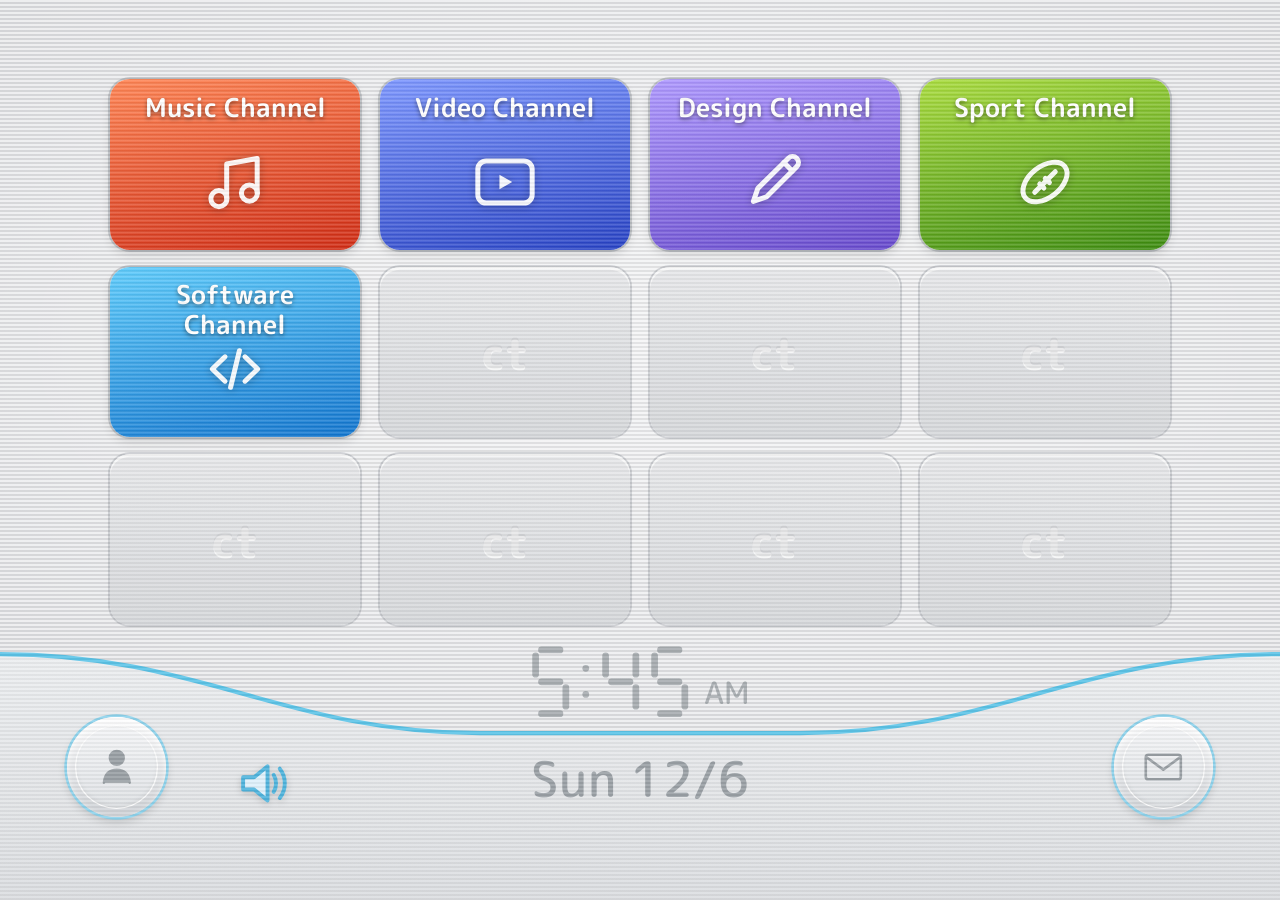
==== index.html @ 463dc944 "Initial portfolio site" ====
<!DOCTYPE html>
<html lang="en">
<head>
  <meta charset="UTF-8" />
  <meta name="viewport" content="width=device-width, initial-scale=1.0, viewport-fit=cover" />
  <title>Cristian Tassone</title>
  <meta name="description" content="Cristian Tassone — Melbourne-based creative. Music, video, design, sport and software, presented as channels." />
  <meta property="og:title" content="Cristian Tassone" />
  <meta property="og:description" content="music · video · design · sport · software" />
  <meta property="og:image" content="assets/khaled-rohaim.jpg" />
  <meta name="theme-color" content="#e2e3e5" />
  <link rel="icon" href="data:image/svg+xml,%3Csvg xmlns='http://www.w3.org/2000/svg' viewBox='0 0 64 64'%3E%3Crect width='64' height='64' rx='14' fill='%23e2e3e5'/%3E%3Crect x='7' y='13' width='50' height='30' rx='7' fill='%23fff' stroke='%23c9ccd0' stroke-width='3'/%3E%3Cpath d='M4 52h56' stroke='%234fc0e8' stroke-width='4' fill='none'/%3E%3C/svg%3E" />
  <link rel="preconnect" href="https://fonts.googleapis.com" />
  <link rel="preconnect" href="https://fonts.gstatic.com" crossorigin />
  <link href="https://fonts.googleapis.com/css2?family=M+PLUS+Rounded+1c:wght@300;500;700;800;900&display=swap" rel="stylesheet" />
  <link rel="stylesheet" href="css/wii.css" />
</head>
<body class="v-menu">

  <!-- ===== the console screen (16:9, letterboxed into the viewport) ===== -->
  <div class="tv" id="tv">
    <div class="screen" id="screen">

      <div class="scr" id="scr"><!-- menu · splash · grid render here --></div>

      <!-- the shelf: wave line, orbs, clock -->
      <footer class="dock" id="dock">
        <svg class="dock-wave" viewBox="0 0 1920 331" preserveAspectRatio="none" aria-hidden="true">
          <defs>
            <linearGradient id="shelf" x1="0" y1="0" x2="0" y2="1">
              <stop offset="0" stop-color="#eceef0"/>
              <stop offset="1" stop-color="#dcdee1"/>
            </linearGradient>
          </defs>
          <path d="M0,35 C300,35 430,130 720,130 L1200,130 C1490,130 1620,35 1920,35 L1920,331 L0,331 Z" fill="url(#shelf)"/>
          <path d="M0,35 C300,35 430,130 720,130 L1200,130 C1490,130 1620,35 1920,35"
                fill="none" stroke="#5cc4e8" stroke-width="5"/>
        </svg>

        <button class="orb orb--l" id="orb-about" type="button" aria-label="about Cristian">
          <span class="orb-face">
            <svg class="orb-person" viewBox="0 0 44 44" aria-hidden="true">
              <circle cx="22" cy="13" r="7"/>
              <path d="M9 38c.8-8.3 5.2-13 13-13s12.2 4.7 13 13"/>
            </svg>
          </span>
        </button>

        <button class="sd" id="btn-sound" type="button" aria-label="toggle sound">
          <svg viewBox="0 0 44 54" aria-hidden="true">
            <path class="sd-speaker" d="M5 22h9l11-9v28l-11-9H5z"/>
            <path class="sd-wave sd-wave--one" d="M30 20c2.6 3.8 2.6 10.2 0 14"/>
            <path class="sd-wave sd-wave--two" d="M35 15c5.5 6.8 5.5 17.2 0 24"/>
            <path class="sd-off" d="m29 20 12 14M41 20 29 34"/>
          </svg>
        </button>

        <div class="clock" aria-hidden="true">
          <div class="clock-time" id="clock-time"></div>
          <div class="clock-date" id="clock-date">Fri 1/1</div>
        </div>
        <button class="dock-menu btn" type="button" data-home>MENU</button>

        <button class="orb orb--r" id="orb-mail" type="button" aria-label="contact">
          <span class="orb-face">
            <svg class="orb-env" viewBox="0 0 44 32" aria-hidden="true">
              <rect x="2" y="2" width="40" height="28" rx="3"/>
              <path d="m3 5 19 14L41 5"/>
            </svg>
          </span>
        </button>
      </footer>

    </div>
  </div>

  <!-- ===== case-study pages (normal scrolling document) ===== -->
  <main class="doc" id="doc"></main>

  <!-- ===== overlays ===== -->
  <div class="ov" id="ov-about" aria-hidden="true" role="dialog" aria-modal="true" aria-label="about">
    <div class="ov-panel">
      <div class="ov-top">
        <span class="ov-title">About</span>
        <button class="btn btn--sm" type="button" data-close>Close</button>
      </div>
      <div id="about-body"></div>
    </div>
  </div>

  <div class="ov" id="ov-contact" aria-hidden="true" role="dialog" aria-modal="true" aria-label="contact">
    <div class="ov-panel">
      <div class="ov-top">
        <span class="ov-title">Contact</span>
        <button class="btn btn--sm" type="button" data-close>Close</button>
      </div>
      <div id="contact-body"></div>
    </div>
  </div>

  <div class="ov ov--player" id="ov-player" aria-hidden="true" role="dialog" aria-modal="true" aria-label="video player">
    <div class="ov-panel player-panel">
      <div class="player-frame-wrap">
        <iframe id="player-frame" title="YouTube player" allow="autoplay; encrypted-media; picture-in-picture; fullscreen" allowfullscreen></iframe>
      </div>
    </div>
  </div>

  <div class="ov ov--image" id="ov-image" aria-hidden="true" role="dialog" aria-modal="true" aria-label="image preview">
    <div class="ov-panel image-panel">
      <button class="image-close" type="button" data-close aria-label="Close image preview">×</button>
      <img id="image-preview" alt="">
    </div>
  </div>

  <!-- CRT scanlines sit over everything -->
  <div class="scan" aria-hidden="true"></div>

  <script src="js/data.js"></script>
  <script src="js/media-store.js"></script>
  <script src="js/sfx.js"></script>
  <script src="js/app.js"></script>
</body>
</html>
---- css/wii.css ----
/* ============================================================
   WII PORTFOLIO — console-accurate UI
   Every measurement below is a percentage of a locked 16:9
   screen, taken off the reference screenshots:
     grid    8.8% top · 82.8% wide · 60.6% tall · tiles 19.5×19.0
     shelf   bottom 30.6% · line 72.6% at the edges, 81.4% centre
     orbs    7.8% wide · clock digits 8.4% tall
   ============================================================ */

:root {
  --line: #5cc4e8;          /* the shelf line / selection cyan */
  --line-dk: #2fa6d4;
  --ink: #6c7378;           /* Wii's gray UI text */
  --ink-dk: #4d5459;
  --lcd: #a8adb1;           /* clock segments */
  --font: "M PLUS Rounded 1c", "Nunito", "Segoe UI Rounded", system-ui, sans-serif;
  --cursor-normal: url("../assets/wii-cursors/normal-select.cur"), none;
  --cursor-link: url("../assets/wii-cursors/link-select.cur"), none;
  --cursor-busy: url("../assets/wii-cursors/busy.ani"), none;
  --cursor-text: url("../assets/wii-cursors/text-select.cur"), none;
  --cursor-unavailable: url("../assets/wii-cursors/unavailable.cur"), none;
  --cursor-background: url("../assets/wii-cursors/working-in-background.ani"), none;
}

* { margin: 0; padding: 0; box-sizing: border-box; }
*, *::before, *::after { cursor: inherit; }

html, body { height: 100%; }
body {
  font-family: var(--font);
  color: var(--ink);
  background:
    radial-gradient(ellipse 120% 90% at 50% 38%, rgba(255, 255, 255, .55), rgba(255, 255, 255, 0) 72%),
    repeating-linear-gradient(180deg, #e9eaec 0 2px, #d9dadd 2px 4px);
  background-attachment: fixed;
  -webkit-font-smoothing: antialiased;
  cursor: var(--cursor-normal);
  overflow: hidden;
}
body.v-case { overflow: auto; }

a { color: inherit; text-decoration: none; }
::selection { background: var(--line); color: #fff; }
:focus-visible { outline: 3px solid var(--line-dk); outline-offset: 3px; }

/* CRT scanlines run over the whole picture, tiles included */
.scan {
  position: fixed; inset: 0; z-index: 400;
  pointer-events: none;
  background: repeating-linear-gradient(180deg, rgba(255, 255, 255, .10) 0 2px, rgba(0, 0, 0, .045) 2px 4px);
}

/* =============== THE SCREEN =============== */
.tv {
  position: fixed; inset: 0; z-index: 1;
  display: grid; place-items: center;
}
.v-case .tv { display: none; }

.screen {
  position: relative;
  width: 100vw;
  height: 100vh;
  container-type: size;
}
.scr { position: absolute; inset: 0; }

/* =============== CHANNEL GRID =============== */
.grid {
  position: absolute;
  top: 8.8cqh; height: 60.6cqh;
  left: 8.6cqw; right: 8.6cqw;
  display: grid;
  grid-template-columns: repeat(4, 1fr);
  grid-template-rows: repeat(3, 1fr);
  grid-auto-rows: 1fr;
  gap: 1.85cqh 1.56cqw;
}
/* sub-menus carry a title strip, so they start a touch lower */
.grid--sub { top: 13.5cqh; height: 55.9cqh; }

.chan {
  position: relative;
  border-radius: 1.56cqw;
  overflow: hidden;
  background: #fff;
  box-shadow:
    0 0 0 .16cqw rgba(146, 152, 158, .5),
    0 .55cqh 1.1cqh rgba(0, 0, 0, .12);
  cursor: var(--cursor-link);
  transition: transform .16s ease, box-shadow .16s ease;
  -webkit-tap-highlight-color: transparent;
}
.chan:hover, .chan:focus-visible {
  outline: none;
  transform: scale(1.028);
  z-index: 3;
  box-shadow:
    0 0 0 .34cqw var(--line),
  0 0 2.4cqh rgba(92, 196, 232, .75),
    0 .8cqh 1.6cqh rgba(0, 0, 0, .16);
}
/* Wii pointer map: no native OS cursors are used anywhere in the interface. */
a,
button,
[role="button"],
.chan,
.orb,
.sd,
.btn,
.arw,
a.tag,
[data-close] {
  cursor: var(--cursor-link);
}

input,
textarea,
select,
[contenteditable="true"] {
  cursor: var(--cursor-text);
}
[aria-disabled="true"],
:disabled { cursor: var(--cursor-unavailable); }

/* Busy is reserved for view transitions; Working in Background is only used while media loads. */
body.is-transitioning,
body.is-transitioning * { cursor: var(--cursor-busy); }
.case-embed.is-loading,
.case-embed.is-loading *,
.player-frame-wrap.is-loading,
.player-frame-wrap.is-loading * { cursor: var(--cursor-background); }

/* Empty channel slots deliberately remain non-interactive, but still use the Wii pointer. */
.chan--void {
  cursor: var(--cursor-normal);
}
/* the empty slots on the console's shelf */
.chan--void {
  background: linear-gradient(180deg, #e7e8ea, #d7d9dc);
  box-shadow: inset 0 .3cqh 0 rgba(255, 255, 255, .7), 0 0 0 .16cqw rgba(150, 156, 162, .42);
}
.chan--void::after {
  content: "ct";
  position: absolute; inset: 0;
  display: grid; place-items: center;
  font-size: 3.4cqw; font-weight: 800;
  color: rgba(105, 112, 120, .1);
  text-shadow: 0 .18cqh 0 rgba(255, 255, 255, .7);
}

/* --- channel faces (shared with the zoom clone) --- */
.face { position: absolute; inset: 0; }
.face--art { background: linear-gradient(168deg, var(--g1), var(--g2)); }
.face--art::after {              /* the console's channels are subtly striped too */
  content: ""; position: absolute; inset: 0;
  background: repeating-linear-gradient(180deg, rgba(255, 255, 255, .07) 0 2px, transparent 2px 4px);
}
.face--photo img {
  position: absolute; inset: 0;
  width: 100%; height: 100%; object-fit: cover;
  -webkit-user-drag: none; user-select: none;
}
.face--photo::before {           /* keeps the top label legible over art */
  content: ""; position: absolute; left: 0; right: 0; top: 0; height: 46%;
  background: linear-gradient(rgba(0, 0, 0, .48), transparent);
  z-index: 1;
}
.chan:has(.face--hover-preview) { overflow: visible; }
.face--hover-preview {
  overflow: visible;
  border-radius: inherit;
}
.face--hover-preview::before { display: none; }
.face--hover-preview img { border-radius: inherit; }
.tile-hover-title {
  position: absolute;
  left: 50%; bottom: -2.5cqh;
  z-index: 5;
  width: max-content; max-width: 88%;
  padding: .48em 1em .55em;
  border: .13cqw solid rgba(138, 144, 149, .6);
  border-radius: 99em;
  background: linear-gradient(180deg, #fff, #eef0f1);
  box-shadow: 0 .38cqh .75cqh rgba(0, 0, 0, .2), inset 0 .12cqh .22cqh rgba(255, 255, 255, .9);
  color: #565c61;
  font-size: 1.5cqw; font-weight: 500; letter-spacing: .03em;
  line-height: 1; text-align: center; white-space: nowrap;
  transform: translate(-50%, -.55cqh) scale(.92);
  opacity: 0;
  pointer-events: none;
  transition: opacity .15s ease, transform .17s cubic-bezier(.2, .8, .25, 1);
}
.chan:hover .tile-hover-title,
.chan:focus-visible .tile-hover-title {
  opacity: 1;
  transform: translate(-50%, 0) scale(1);
}

.face-label {
  position: absolute; top: 8%; left: 5%; right: 5%;
  z-index: 2;
  text-align: center;
  font-size: 2.05cqw;
  font-weight: 700;
  line-height: 1.12;
  color: #fff;
  text-shadow: 0 .18cqh .5cqh rgba(0, 0, 0, .45);
}
.face-icon {
  position: absolute; left: 50%; top: 60%;
  transform: translate(-50%, -50%);
  width: 5.2cqw; height: 5.2cqw;
  color: #fff;
  opacity: .95;
  filter: drop-shadow(0 .2cqh .45cqh rgba(0, 0, 0, .3));
}
.face-icon svg { width: 100%; height: 100%; fill: none; stroke: currentColor; stroke-width: 1.8; stroke-linecap: round; stroke-linejoin: round; }
.face-year {
  position: absolute; left: 0; right: 0; top: 58%;
  transform: translateY(-50%);
  text-align: center;
  font-size: 3cqw; font-weight: 800;
  color: rgba(255, 255, 255, .34);
}

/* =============== SUB-MENU TITLE STRIP =============== */
.strip {
  position: absolute; top: 4.6cqh; left: 8.6cqw; right: 8.6cqw; height: 6.4cqh;
  display: flex; align-items: center; justify-content: space-between; gap: 2cqw;
}
.strip-name {
  font-size: 3.1cqw; font-weight: 800; letter-spacing: .01em;
  color: var(--ink-dk);
}
.strip-name em { font-style: normal; color: var(--dot); }

/* =============== PAGE ARROWS =============== */
.arw {
  position: absolute; top: 39cqh; transform: translateY(-50%);
  width: 3.1cqw; height: 7.9cqh;
  z-index: 4;
  transition: transform .14s ease, filter .14s ease;
  filter: drop-shadow(0 .3cqh .5cqh rgba(0, 0, 0, .22));
}
.arw svg { width: 100%; height: 100%; }
.arw path { fill: #a5dff5; stroke: #3fa9d6; stroke-width: 4; stroke-linejoin: round; }
.arw:hover path { fill: #c4ebfa; }
.arw--l { left: 2.6cqw; }
.arw--l:hover { transform: translateY(-50%) translateX(-.5cqw); }
.arw--r { right: 2.6cqw; }
.arw--r:hover { transform: translateY(-50%) translateX(.5cqw); }

/* =============== THE SHELF =============== */
.dock { position: absolute; left: 0; right: 0; bottom: 0; height: 30.6cqh; z-index: 5; }
.v-splash .dock { display: none; }
.dock-wave { position: absolute; inset: 0; width: 100%; height: 100%; }

.orb {
  position: absolute; bottom: 9.26cqh;
  width: 7.8cqw; height: 7.8cqw;
  border-radius: 50%;
  padding: 0; border: 0; cursor: var(--cursor-link);
  background: linear-gradient(180deg, #fdfdfe, #cfd2d6);
  box-shadow:
    0 0 0 .21cqw #8ed3ec,
    0 .5cqh 1.1cqh rgba(0, 0, 0, .18),
    inset 0 .35cqh .7cqh rgba(255, 255, 255, .95);
  transition: box-shadow .15s ease, transform .15s ease;
}
.orb:hover {
  transform: scale(1.045);
  box-shadow:
    0 0 0 .26cqw var(--line),
    0 0 2.2cqh rgba(92, 196, 232, .7),
    0 .5cqh 1.1cqh rgba(0, 0, 0, .2),
    inset 0 .35cqh .7cqh rgba(255, 255, 255, .95);
}
.orb--l { left: 5.2cqw; }
.orb--r { right: 5.2cqw; }
.orb-face {
  position: absolute; inset: 8%;
  border-radius: 50%;
  display: grid; place-items: center;
  background: linear-gradient(180deg, #f4f5f7, #dfe2e5);
  box-shadow: inset 0 0 0 .1cqw rgba(255, 255, 255, .9), inset 0 -.3cqh .6cqh rgba(0, 0, 0, .07);
}
.orb-person { width: 52%; height: 52%; fill: #9aa0a5; stroke: #9aa0a5; stroke-width: 2.5; stroke-linecap: round; stroke-linejoin: round; }
.orb-env { width: 46%; fill: none; stroke: #9aa0a5; stroke-width: 3; stroke-linejoin: round; }
/* SD-card slot — doubles as the sound switch */
.sd {
  position: absolute; left: 18.5cqw; bottom: 8.8cqh;
  width: 4.2cqw; height: 8.3cqh;
  padding: 0; border: 0; background: none; cursor: var(--cursor-link);
  filter: drop-shadow(0 .25cqh .4cqh rgba(0, 0, 0, .18));
  transition: transform .15s ease;
}
.sd:hover { transform: translateY(-.5cqh); }
.sd svg { width: 100%; height: 100%; }
.sd-speaker { fill: #dff1fb; stroke: #4fb4dd; stroke-width: 3.2; stroke-linejoin: round; }
.sd-wave { fill: none; stroke: #4fb4dd; stroke-width: 3.2; stroke-linecap: round; }
.sd-off { stroke: #d2544a; stroke-width: 4.5; stroke-linecap: round; display: none; }
.sd.is-muted .sd-off { display: block; }
.sd.is-muted .sd-speaker { fill: #eceef0; stroke: #a9b0b6; }
.sd.is-muted .sd-wave { display: none; }

/* --- the clock --- */
.clock {
  position: absolute; left: 50%; top: 2.2cqh;
  transform: translateX(-50%);
  text-align: center;
  pointer-events: none; user-select: none;
}
.clock-time { display: flex; align-items: flex-end; justify-content: center; gap: .55cqw; height: 8.4cqh; }
.clock-time .dg { height: 100%; width: auto; }
.clock-time .dg rect { fill: var(--lcd); }
.clock-time .cln { width: 1.1cqw; height: 100%; }
.clock-time .cln rect { fill: var(--lcd); }
.clock-time .cln.off { visibility: hidden; }
.clock-ap { font-size: 3.4cqh; font-weight: 500; color: var(--lcd); margin-left: .5cqw; padding-bottom: .4cqh; }
.clock-date {
  margin-top: 2.6cqh;
  font-size: 5.4cqh; font-weight: 500;
  color: #9ba1a6;
  letter-spacing: .01em;
}
.dock-menu {
  display: none;
  position: absolute;
  left: 50%; top: 8.4cqh;
  width: 17.5cqw; height: 6.6cqh;
  transform: translateX(-50%);
  font-size: 2.05cqw;
}
.v-grid--video .clock { display: none; }
.v-grid--video .dock-menu { display: inline-flex; }

/* =============== CHANNEL SPLASH =============== */
.splash { position: absolute; inset: 0; }
.splash-title {
  position: absolute; top: 14cqh; left: 0; right: 0;
  text-align: center;
  font-size: 7.8cqw;
  font-weight: 900;
  line-height: 1;
  letter-spacing: .005em;
  white-space: nowrap;
  color: color-mix(in srgb, var(--acc) 22%, #ffffff);
  -webkit-text-stroke: .55cqw color-mix(in srgb, var(--acc) 72%, #33454c);
  paint-order: stroke fill;
  text-shadow: 0 .9cqh 1.1cqh rgba(0, 0, 0, .22);
}
.splash-banner {
  position: absolute; top: 42cqh; height: 31cqh; left: 0; right: 0;
  display: flex;
  overflow: hidden;
  border-top: .2cqh solid rgba(120, 128, 134, .35);
  border-bottom: .5cqh solid rgba(90, 98, 104, .55);
  background: #eef0f1;
}
.splash-banner .bn { position: relative; flex: 1 1 0; min-width: 0; }
.splash-banner .bn img { width: 100%; height: 100%; object-fit: cover; }
.splash-banner .bn--txt {
  display: grid; place-items: center;
  background: linear-gradient(168deg, var(--g1), var(--g2));
  color: #fff;
  font-size: 1.7cqw; font-weight: 700; text-align: center;
  padding: 0 1cqw;
  text-shadow: 0 .2cqh .4cqh rgba(0, 0, 0, .35);
}
.splash-banner::after {          /* the reference fades its crowd out at the top */
  content: ""; position: absolute; inset: 0;
  background: linear-gradient(rgba(255, 255, 255, .88), rgba(255, 255, 255, .12) 52%, transparent 78%);
  pointer-events: none;
}
.splash-sub {
  position: absolute; top: 75.5cqh; left: 0; right: 0;
  text-align: center;
  font-size: 1.9cqw; font-weight: 500;
  color: #8b9297;
}
.splash-btns {
  position: absolute; top: 82.5cqh; left: 0; right: 0;
  display: flex; justify-content: center; gap: 5cqw;
}

/* =============== BUTTONS =============== */
.btn {
  display: inline-flex; align-items: center; justify-content: center;
  width: 28.4cqw; height: 7.4cqh;
  border: 0; border-radius: 99em;
  background: linear-gradient(180deg, #ffffff 0%, #f2f3f5 46%, #d9dcdf 100%);
  box-shadow:
    0 0 0 .21cqw #8ed3ec,
    0 .5cqh .9cqh rgba(0, 0, 0, .16),
    inset 0 .5cqh .6cqh rgba(255, 255, 255, .95);
  font-family: var(--font);
  font-size: 2.5cqw; font-weight: 700;
  color: #5d656b;
  cursor: var(--cursor-link);
  transition: box-shadow .15s ease, transform .12s ease;
}
.btn:hover {
  transform: translateY(-.4cqh);
  box-shadow:
    0 0 0 .26cqw var(--line),
    0 0 2cqh rgba(92, 196, 232, .6),
    0 .7cqh 1.2cqh rgba(0, 0, 0, .18),
    inset 0 .5cqh .6cqh rgba(255, 255, 255, .95);
}
.btn:active { transform: translateY(0); }
.dock-menu.btn { display: none; }
.v-grid--video .dock-menu.btn { display: inline-flex; }
.dock-menu.btn:hover { transform: translate(-50%, -.4cqh); }
.dock-menu.btn:active { transform: translate(-50%, 0); }

/* fixed-size variants for the document pages + overlays */
.btn--sm {
  width: auto; height: auto;
  padding: .5em 1.5em .58em;
  font-size: .95rem;
  box-shadow: 0 0 0 2px #8ed3ec, 0 3px 7px rgba(0, 0, 0, .14), inset 0 3px 5px rgba(255, 255, 255, .95);
}
.btn--sm:hover { transform: translateY(-2px); box-shadow: 0 0 0 2px var(--line), 0 0 14px rgba(92, 196, 232, .5), 0 5px 10px rgba(0, 0, 0, .16), inset 0 3px 5px rgba(255, 255, 255, .95); }

/* =============== ZOOM TRANSITION =============== */
.zoomer {
  position: fixed; z-index: 300;
  border-radius: 1.56vw;
  overflow: hidden;
  box-shadow: 0 0 0 3px var(--line), 0 20px 60px rgba(0, 0, 0, .3);
}
.zoomer--media > img {
  position: absolute; inset: 0;
  display: block;
  width: 100%; height: 100%;
  object-fit: cover;
}
.zoomer--media { box-shadow: none; }
.zoomer--media::after {
  content: ""; position: absolute; inset: 0;
  pointer-events: none;
  background: linear-gradient(90deg, rgba(10, 16, 20, .76), rgba(10, 16, 20, .28) 62%, rgba(10, 16, 20, .08));
  animation: morph-overlay-in .58s ease-out both;
}
.zoomer--reverse::after { animation: morph-overlay-out .58s ease-out both; }
@keyframes morph-overlay-in { from { opacity: 0; } to { opacity: 1; } }
@keyframes morph-overlay-out { from { opacity: 1; } to { opacity: 0; } }
.zoomer.fly {
  transition:
    left .58s cubic-bezier(.32, .72, .26, 1), top .58s cubic-bezier(.32, .72, .26, 1),
    width .58s cubic-bezier(.32, .72, .26, 1), height .58s cubic-bezier(.32, .72, .26, 1),
    border-radius .58s cubic-bezier(.32, .72, .26, 1),
    opacity .36s ease .1s, box-shadow .45s ease;
}
.zoomer.gone { opacity: 0; box-shadow: none; }

/* =============== CASE STUDY DOCUMENT =============== */
.doc { display: none; }
.v-case .doc {
  display: block;
  position: relative; z-index: 2;
  padding: clamp(1rem, 3vw, 2.4rem) clamp(1rem, 4vw, 3rem) 5rem;
}
.case { max-width: 900px; margin: 0 auto; }
.case-bar { display: flex; gap: .6rem; margin-bottom: 1.6rem; flex-wrap: wrap; }

.case-band {
  display: inline-block;
  padding: .3em 1.2em .38em;
  border-radius: 99em;
  background: linear-gradient(168deg, var(--g1), var(--g2));
  color: #fff;
  font-weight: 700; font-size: .82rem;
  box-shadow: 0 3px 8px rgba(0, 0, 0, .16);
}
.case h1 {
  font-size: clamp(2.2rem, 6.5vw, 4rem);
  font-weight: 900; line-height: 1.03;
  color: #4a5257;
  margin: .4rem 0 .9rem;
}
.case-meta { list-style: none; display: flex; flex-wrap: wrap; gap: .45rem; margin-bottom: 1.3rem; }
.case-meta li {
  padding: .35em 1.1em .42em;
  border-radius: 99em;
  background: linear-gradient(180deg, #fff, #eef0f1);
  box-shadow: 0 0 0 2px rgba(146, 152, 158, .35), inset 0 2px 3px rgba(255, 255, 255, .9);
  font-size: .82rem; font-weight: 700; color: #5d656b;
}
.case-meta li span { color: #9aa0a5; margin-right: .5em; font-size: .84em; text-transform: uppercase; }
.case-context {
  font-size: clamp(1.08rem, 2.5vw, 1.4rem);
  font-weight: 700; color: #5a6268;
  max-width: 36em; margin-bottom: 1.9rem;
}
.case figure, .case-embed iframe {
  border-radius: 1.2rem; overflow: hidden;
  background: #fff;
  box-shadow: 0 0 0 4px #fff, 0 10px 30px rgba(0, 0, 0, .16);
}
.case figure img { display: block; width: 100%; height: auto; }
.case-cover { margin-bottom: 1.8rem; }
.case-cover img { max-height: 70vh; object-fit: cover; }
.case-body { max-width: 44em; }
.case-body p { margin-bottom: 1em; color: #61686e; }
.case-embed { margin: 1.5rem 0; }
.case-embed iframe { width: 100%; height: 152px; border: 0; display: block; }
.case-gallery {
  margin: 1.8rem 0;
  display: grid; grid-template-columns: repeat(auto-fill, minmax(min(46vw, 250px), 1fr));
  gap: 1rem;
}
.cover-gallery {
  display: flex;
  width: 100%; max-width: none;
  align-items: center; justify-content: center;
  gap: clamp(.35rem, 1.15vw, 1.15rem);
  padding: clamp(1.6rem, 3vw, 2.8rem) 0;
  overflow: visible;
}
.cover-gallery-card {
  --pull-x: 0px; --pull-y: 0px; --pull-scale: 1; --hover-scale: 1;
  position: relative; flex: 1 1 0; min-width: 0; aspect-ratio: 1; overflow: hidden;
  margin: 0 clamp(-.55rem, -.7vw, -.12rem);
  border: 0; border-radius: clamp(.75rem, 1.5vw, 1.15rem);
  padding: 0; background: #1d2125;
  box-shadow: 0 0 0 2px rgba(255,255,255,.88), 0 .7rem 1.3rem rgba(0,0,0,.2);
  cursor: var(--cursor-link);
  transform: translate(var(--pull-x), var(--pull-y)) scale(calc(var(--pull-scale) * var(--hover-scale))) rotate(var(--tilt));
  transition: transform .28s cubic-bezier(.2,.8,.25,1), box-shadow .22s ease, z-index 0s;
}
.cover-gallery-card:nth-child(3n + 1) { --tilt: -2.1deg; }
.cover-gallery-card:nth-child(3n + 2) { --tilt: 1.6deg; }
.cover-gallery-card:nth-child(3n) { --tilt: -.7deg; }
.cover-gallery-card img { display: block; width: 100%; height: 100%; object-fit: cover; }
.cover-gallery-card::after { content: ""; position: absolute; inset: 0; background: linear-gradient(145deg, rgba(255,255,255,.18), transparent 38%, rgba(0,0,0,.13)); pointer-events: none; }
.cover-gallery-card:hover, .cover-gallery-card:focus-visible { --hover-scale: 1.12; z-index: 4; outline: none; box-shadow: 0 0 0 3px var(--line), 0 1.25rem 2.4rem rgba(0,0,0,.32); }
.case-credits { margin-top: 2.4rem; max-width: 44em; }
.case-credits h3, .ov h3 {
  font-size: .78rem; font-weight: 800; letter-spacing: .09em;
  text-transform: uppercase; color: #9aa0a5; margin-bottom: .8rem;
}
.credit {
  display: flex; justify-content: space-between; gap: 1.4rem;
  padding: .65rem .2rem;
  border-top: 2px solid rgba(146, 152, 158, .3);
  font-size: .93rem;
}
.credit span { color: #9aa0a5; font-weight: 500; }
.credit b { font-weight: 800; text-align: right; color: #5d656b; }
.case-links, .case-pn { display: flex; flex-wrap: wrap; gap: .7rem; margin-top: 1.7rem; }
.case-pn { justify-content: space-between; margin-top: 2.8rem; padding-top: 1.7rem; border-top: 2px solid rgba(146, 152, 158, .3); }

/* =============== FEATURE PROJECT PAGE =============== */
.case--feature { max-width: min(1120px, 92vw); padding-bottom: 1rem; }
.feature-nav { display: flex; align-items: center; justify-content: space-between; margin-bottom: clamp(1.4rem, 4vw, 2.5rem); }
.feature-icon-btn {
  display: inline-grid; place-items: center;
  width: 3.35rem; height: 3.35rem;
  border: 0; border-radius: 50%;
  background: linear-gradient(180deg, #fff, #e1e4e7);
  box-shadow: 0 0 0 2px #8ed3ec, 0 .35rem .7rem rgba(0, 0, 0, .15), inset 0 .25rem .42rem rgba(255, 255, 255, .95);
  color: #667076;
  transition: transform .15s ease, box-shadow .15s ease;
}
.feature-icon-btn svg { width: 47%; height: 47%; fill: none; stroke: currentColor; stroke-width: 2.1; stroke-linecap: round; stroke-linejoin: round; }
.feature-icon-btn:hover { transform: translateY(-.18rem); color: #328eba; box-shadow: 0 0 0 2px var(--line), 0 .5rem 1rem rgba(0, 0, 0, .17), inset 0 .25rem .42rem rgba(255, 255, 255, .95); }
.feature-banner {
  position: relative;
  aspect-ratio: 2.35 / 1;
  margin: 0;
  overflow: hidden;
  border-radius: clamp(1rem, 2.1vw, 1.7rem);
  background: #24292d;
  box-shadow: 0 0 0 4px #fff, 0 16px 38px rgba(0, 0, 0, .24);
}
.feature-banner--art { background: linear-gradient(148deg, var(--g1), var(--g2)); }
.feature-banner--art::before { content: ""; position: absolute; inset: 0; background: repeating-linear-gradient(180deg, rgba(255,255,255,.10) 0 2px, transparent 2px 4px); }
.feature-banner::after {
  content: ""; position: absolute; inset: 0; pointer-events: none;
  background: linear-gradient(90deg, rgba(10, 16, 20, .76), rgba(10, 16, 20, .28) 62%, rgba(10, 16, 20, .08));
}
.case .feature-banner img { width: 100%; height: 100%; object-fit: cover; }
.is-feature-morphing .feature-banner { visibility: hidden; }
.is-feature-reversing .chan.is-morph-target .face { visibility: hidden; }
.is-feature-morph-complete .feature-banner { animation: feature-frame-in .34s ease-out both; }
.is-feature-morph-complete .feature-banner h1 { animation: feature-copy-in .28s ease-out .1s both; }
.is-feature-morph-complete .feature-banner p { animation: feature-copy-in .24s ease-out .31s both; }
@keyframes feature-frame-in {
  from { box-shadow: 0 0 0 0 rgba(255, 255, 255, 0), 0 0 0 rgba(0, 0, 0, 0); }
  to { box-shadow: 0 0 0 4px #fff, 0 16px 38px rgba(0, 0, 0, .24); }
}
@keyframes feature-copy-in { from { opacity: 0; transform: translateY(.45rem); } to { opacity: 1; transform: translateY(0); } }
.feature-banner figcaption {
  position: absolute; z-index: 1;
  left: clamp(1.3rem, 4vw, 3.6rem); right: 1.3rem; bottom: clamp(1.3rem, 4vw, 3.3rem);
  color: #fff;
}
.feature-banner h1 { margin: 0; color: #fff; font-size: clamp(3rem, 8vw, 6.6rem); letter-spacing: -.055em; text-shadow: 0 .2rem .8rem rgba(0, 0, 0, .42); }
.feature-banner p { margin-top: .35rem; font-size: clamp(.85rem, 1.6vw, 1.05rem); font-weight: 800; letter-spacing: .08em; text-transform: uppercase; text-shadow: 0 .1rem .4rem rgba(0, 0, 0, .45); }
.feature-play {
  position: absolute; right: clamp(1.1rem, 3vw, 2.5rem); bottom: clamp(1.1rem, 3vw, 2.5rem); z-index: 2;
  display: grid; place-items: center;
  width: clamp(3.6rem, 6.4vw, 4.8rem); height: clamp(3.2rem, 5.8vw, 4.2rem);
  border: 1px solid rgba(255, 255, 255, .92); border-radius: 1.25rem;
  background: linear-gradient(180deg, rgba(255, 255, 255, .84), rgba(222, 232, 236, .6));
  color: #3b9ec7;
  box-shadow: 0 .3rem .9rem rgba(0, 0, 0, .25), inset 0 .18rem .32rem rgba(255, 255, 255, .92), inset 0 -.12rem .22rem rgba(56, 108, 128, .12);
  -webkit-backdrop-filter: blur(7px); backdrop-filter: blur(7px);
  transition: transform .16s ease, background .16s ease, box-shadow .16s ease;
}
.feature-play svg { width: 40%; height: 40%; fill: currentColor; filter: drop-shadow(0 .08rem .08rem rgba(34, 97, 121, .2)); }
.feature-play:hover { transform: translateY(-.14rem); background: linear-gradient(180deg, rgba(255, 255, 255, .96), rgba(211, 238, 248, .76)); box-shadow: 0 .48rem 1rem rgba(0, 0, 0, .28), inset 0 .18rem .32rem rgba(255, 255, 255, .96), inset 0 -.12rem .22rem rgba(56, 108, 128, .12); }
.feature-details { display: grid; grid-template-columns: minmax(0, 1.55fr) minmax(230px, .85fr); gap: clamp(1.8rem, 6vw, 5.5rem); align-items: start; margin-top: clamp(2rem, 4vw, 3.5rem); }
.feature-extras { margin-top: clamp(1.8rem, 4vw, 3.2rem); }
.feature-story h2 {
  margin-bottom: .8rem;
  color: #6b7378;
  font-size: .8rem; font-weight: 900; letter-spacing: .11em; text-transform: uppercase;
}
.feature-lead { margin-bottom: 1.2rem; color: #4e575d; font-size: clamp(1.25rem, 2.4vw, 1.75rem); font-weight: 800; line-height: 1.27; }
.feature-story > p:not(.feature-lead) { margin-bottom: 1rem; color: #626a70; font-size: 1.02rem; line-height: 1.65; }
.feature-info { border-radius: 1.35rem; overflow: hidden; background: linear-gradient(180deg, #fff, #e9edef); box-shadow: 0 0 0 2px rgba(140, 151, 158, .38), inset 0 3px 5px rgba(255, 255, 255, .9); }
.feature-fact { padding: 1rem 1.15rem; border-bottom: 1px solid rgba(136, 145, 151, .28); }
.feature-fact:last-child { border: 0; }
.feature-fact span { display: block; margin-bottom: .18rem; color: #99a1a7; font-size: .73rem; font-weight: 900; letter-spacing: .09em; text-transform: uppercase; }
.feature-fact b { color: #596167; font-size: .95rem; line-height: 1.35; }
.feature-pn { margin-top: 2.5rem; }

/* =============== OVERLAYS =============== */
.ov {
  position: fixed; inset: 0; z-index: 500;
  background: rgba(60, 68, 74, .4);
  -webkit-backdrop-filter: blur(7px); backdrop-filter: blur(7px);
  display: grid; place-items: center; padding: 1rem;
  opacity: 0; visibility: hidden;
  transition: opacity .26s ease, visibility 0s .26s;
}
.ov.open { opacity: 1; visibility: visible; transition: opacity .26s ease; }
.ov-panel {
  width: min(94vw, 640px); max-height: 86vh; overflow-y: auto;
  background: linear-gradient(180deg, #fff, #eff1f2);
  border-radius: 1.8rem;
  box-shadow: 0 0 0 4px #a9dff2, 0 26px 70px rgba(0, 0, 0, .32);
  padding: clamp(1.2rem, 4vw, 2.2rem);
  transform: translateY(24px) scale(.98);
  transition: transform .3s cubic-bezier(.3, .7, .25, 1);
}
.ov.open .ov-panel { transform: none; }
.ov--player { z-index: 600; }
.ov--player { background: rgba(10, 14, 17, .84); -webkit-backdrop-filter: blur(13px); backdrop-filter: blur(13px); }
.ov--image { z-index: 600; background: rgba(10, 14, 17, .88); -webkit-backdrop-filter: blur(13px); backdrop-filter: blur(13px); }
.player-panel { width: min(92vw, calc(82vh * 16 / 9), 1080px); max-height: none; padding: 0; overflow: visible; background: #101315; }
.player-frame-wrap { aspect-ratio: 16 / 9; overflow: hidden; border-radius: 1rem; background: #101315; box-shadow: inset 0 0 0 2px rgba(255, 255, 255, .12); }
.player-frame-wrap iframe { display: block; width: 100%; height: 100%; border: 0; }
body.v-case:has(#ov-player.open), body.v-case:has(#ov-image.open) { overflow: hidden; }
.image-panel { position: relative; width: min(90vw, 78vh); max-height: 88vh; padding: .35rem; overflow: visible; background: #171c20; box-shadow: 0 0 0 3px rgba(255,255,255,.9), 0 1.5rem 4rem rgba(0,0,0,.45); }
.image-panel img { display: block; width: 100%; max-height: calc(88vh - .7rem); object-fit: contain; border-radius: 1.35rem; }
.image-close { position: absolute; z-index: 2; top: -.85rem; right: -.85rem; display: grid; place-items: center; width: 2.4rem; height: 2.4rem; border: 2px solid #fff; border-radius: 50%; color: #fff; background: #59636a; box-shadow: 0 .25rem .7rem rgba(0,0,0,.3); font-size: 1.55rem; line-height: 1; cursor: var(--cursor-link); }
.ov-top { display: flex; justify-content: space-between; align-items: center; margin-bottom: 1rem; }
.ov-title { font-size: 1.35rem; font-weight: 800; color: #4a5257; }
.ov h3 { margin-top: 1.7rem; }
.ab-portrait {
  width: min(46%, 220px); float: right; margin: 0 0 .9rem 1.1rem;
  border-radius: 1.2rem; overflow: hidden;
  box-shadow: 0 0 0 4px #fff, 0 8px 22px rgba(0, 0, 0, .18);
}
.ab-portrait img { display: block; width: 100%; height: auto; }
.ab-lead { font-weight: 800; font-size: 1.14rem; color: #4f575c; margin-bottom: .7rem; }
.ab-p { color: #61686e; margin-bottom: .7rem; font-size: .96rem; }
.ab-xp { padding: .75rem 0; border-top: 2px solid rgba(146, 152, 158, .28); clear: both; }
.ab-xp span { font-size: .78rem; font-weight: 700; color: #9aa0a5; }
.ab-xp b { display: block; font-weight: 800; color: #5d656b; margin: .1rem 0 .3rem; }
.ab-xp ul { list-style: none; }
.ab-xp li { font-size: .87rem; color: #61686e; padding-left: 1.05em; position: relative; }
.ab-xp li::before { content: "•"; position: absolute; left: 0; color: var(--line); }
.ab-tools { display: flex; flex-wrap: wrap; gap: .45rem; }
.tag {
  padding: .38em 1.05em .45em; border-radius: 99em;
  background: linear-gradient(180deg, #fff, #eef0f1);
  box-shadow: 0 0 0 2px rgba(146, 152, 158, .34), inset 0 2px 3px rgba(255, 255, 255, .9);
  font-size: .82rem; font-weight: 700; color: #5d656b;
}
a.tag:hover { box-shadow: 0 0 0 2px var(--line), inset 0 2px 3px rgba(255, 255, 255, .9); }
.mail-btn { width: 100%; margin: .9rem 0 1.3rem; font-size: clamp(.85rem, 3.3vw, 1.05rem); padding: .8em 1em; }

/* =============== PHONE =============== */
@media (max-width: 720px) {
  .screen { width: 100vw; height: 100svh; }

  .grid {
    top: 3cqh; height: auto; bottom: 20cqh;
    left: 4cqw; right: 4cqw;
    grid-template-columns: repeat(2, 1fr);
    grid-template-rows: none;
    grid-auto-rows: min-content;
    gap: 3cqw;
    overflow-y: auto;
    -webkit-overflow-scrolling: touch;
  }
  .grid--sub { top: 9cqh; }
  .chan { aspect-ratio: 1.83; border-radius: 3.4cqw; }
  .chan--void { display: none; }
  .face-label { font-size: 4.4cqw; top: 7%; }
  .tile-hover-title { bottom: -2.3cqh; font-size: 3.3cqw; }
  .face-icon { width: 12cqw; height: 12cqw; }
  .face-year { font-size: 7cqw; }

  .strip { top: 2.5cqh; left: 4cqw; right: 4cqw; height: 5.5cqh; }
  .strip-name { font-size: 6.4cqw; }

  .dock { height: 20cqh; }
  .dock-wave { display: none; }
  .dock::before {
    content: ""; position: absolute; inset: 0;
    background: linear-gradient(180deg, #eceef0, #dcdee1);
    border-top: 2px solid var(--line);
  }
  .orb { width: 16cqw; height: 16cqw; bottom: 2cqh; }
  .orb--l { left: 5cqw; }
  .orb--r { right: 5cqw; }
  .sd { display: none; }
  .clock { top: 3.2cqh; }
  .clock-time { height: 6cqh; gap: 1.2cqw; }
  .clock-time .cln { width: 2.4cqw; }
  .clock-ap { font-size: 2.6cqh; margin-left: 1.2cqw; }
  .clock-date { margin-top: 1.4cqh; font-size: 3.4cqh; }
  .dock-menu { top: 7cqh; width: 38cqw; height: 6.5cqh; font-size: 4cqw; }

  .arw { top: auto; bottom: 21.5cqh; transform: none; width: 7cqw; height: 5cqh; }
  .arw--l { left: 4cqw; }
  .arw--r { right: 4cqw; }
  .arw--l:hover, .arw--r:hover { transform: none; }

  .splash-title { font-size: 11cqw; top: 9cqh; white-space: normal; -webkit-text-stroke-width: 1.1cqw; }
  .splash-banner { top: 34cqh; height: 26cqh; }
  .splash-banner .bn--txt { font-size: 3.2cqw; }
  .splash-sub { top: 63cqh; font-size: 3.6cqw; }
  .splash-btns { top: 70cqh; flex-direction: column; align-items: center; gap: 2.5cqh; }
  .btn { width: 62cqw; height: 8.5cqh; font-size: 5cqw; }
  .ab-portrait { float: none; width: 62%; margin: 0 auto .9rem; }
  .case-pn { flex-direction: column; }
  .case--feature { max-width: 94vw; }
  .feature-banner { aspect-ratio: 1.45 / 1; }
  .feature-banner h1 { font-size: clamp(3rem, 15vw, 4.8rem); }
  .feature-details { grid-template-columns: 1fr; gap: 1.6rem; }
  .feature-info { display: grid; grid-template-columns: repeat(3, 1fr); }
  .feature-fact { padding: .85rem .65rem; border-bottom: 0; border-right: 1px solid rgba(136, 145, 151, .28); }
  .feature-fact:last-child { border-right: 0; }
  .feature-fact b { font-size: .8rem; }
  .cover-gallery { justify-content: flex-start; gap: .8rem; padding: 1.2rem .5rem; overflow-x: auto; scroll-snap-type: x proximity; }
  .cover-gallery-card { flex: 0 0 min(46vw, 210px); scroll-snap-align: center; }
}

/* =============== REDUCED MOTION =============== */
@media (prefers-reduced-motion: reduce) {
  .chan, .orb, .btn, .arw, .sd, .ov, .ov-panel { transition: none; }
  .chan:hover, .chan:focus-visible, .orb:hover, .btn:hover, .arw:hover, .sd:hover { transform: none; }
  .zoomer.fly { transition: opacity .18s ease; }
  .is-feature-morph-complete .feature-banner,
  .is-feature-morph-complete .feature-banner h1,
  .is-feature-morph-complete .feature-banner p,
  .zoomer--media::after { animation: none; }
}
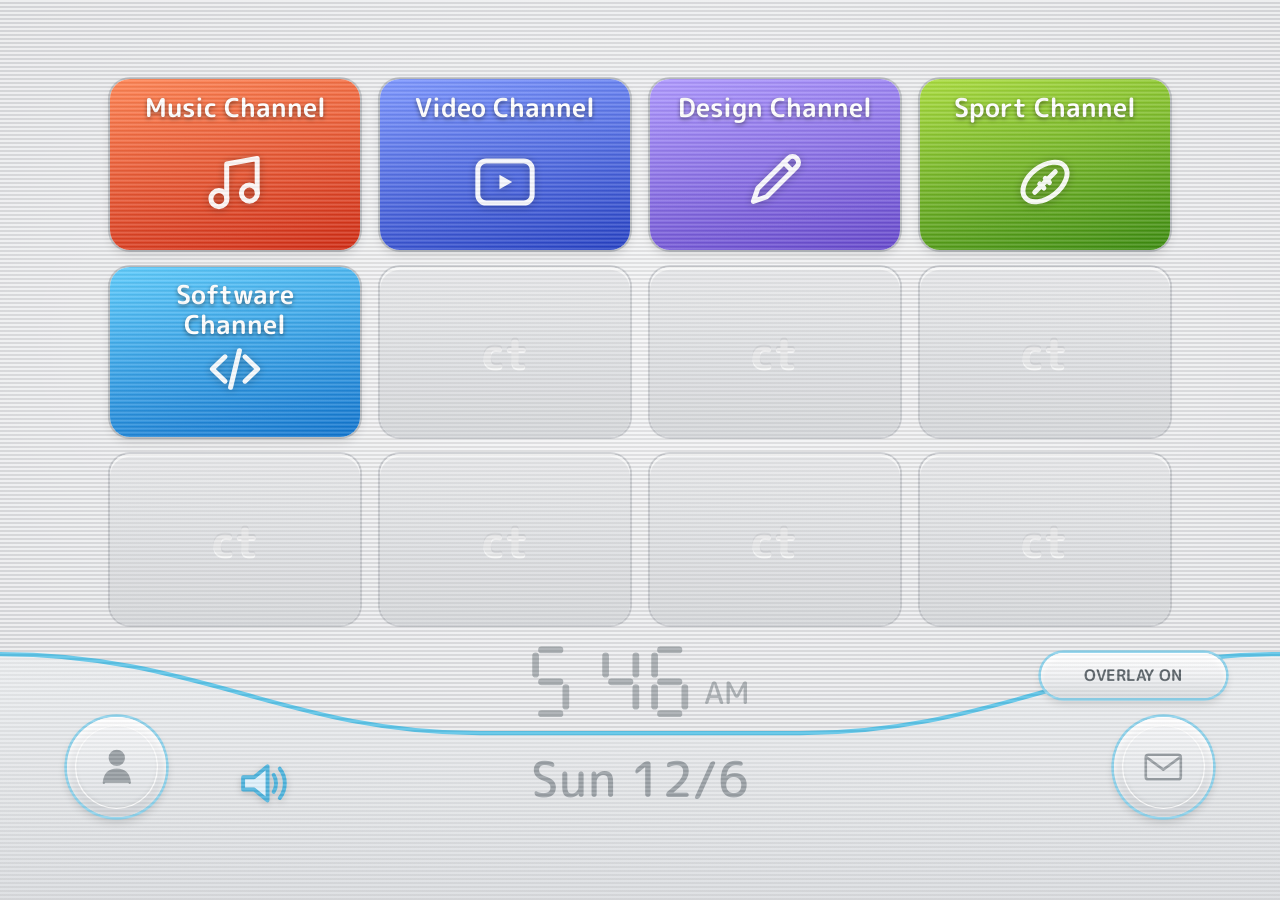
==== commit 75b02654: "Add project assets and batch uploader" ====
--- a/index.html
+++ b/index.html
@@ -59,7 +59,7 @@
           <div class="clock-time" id="clock-time"></div>
           <div class="clock-date" id="clock-date">Fri 1/1</div>
         </div>
-        <button class="dock-menu btn" type="button" data-home>MENU</button>
+        <button class="dock-menu btn" type="button" data-home>HOME</button>
 
         <button class="orb orb--r" id="orb-mail" type="button" aria-label="contact">
           <span class="orb-face">
--- a/css/wii.css
+++ b/css/wii.css
@@ -49,6 +49,7 @@
   pointer-events: none;
   background: repeating-linear-gradient(180deg, rgba(255, 255, 255, .10) 0 2px, rgba(0, 0, 0, .045) 2px 4px);
 }
+html.hide-scanlines .scan { opacity: 0; }
 
 /* =============== THE SCREEN =============== */
 .tv {
@@ -411,8 +412,11 @@
 .btn:active { transform: translateY(0); }
 .dock-menu.btn { display: none; }
 .v-grid--video .dock-menu.btn { display: inline-flex; }
+.v-menu .dock-menu.btn { display: inline-flex; left: auto; right: 4.2cqw; top: 3.2cqh; width: 14.5cqw; height: 4.9cqh; transform: none; font-size: 1.25cqw; }
 .dock-menu.btn:hover { transform: translate(-50%, -.4cqh); }
 .dock-menu.btn:active { transform: translate(-50%, 0); }
+.v-menu .dock-menu.btn:hover { transform: translateY(-.25cqh); }
+.v-menu .dock-menu.btn:active { transform: none; }
 
 /* fixed-size variants for the document pages + overlays */
 .btn--sm {
@@ -555,6 +559,7 @@
 /* =============== FEATURE PROJECT PAGE =============== */
 .case--feature { max-width: min(1120px, 92vw); padding-bottom: 1rem; }
 .feature-nav { display: flex; align-items: center; justify-content: space-between; margin-bottom: clamp(1.4rem, 4vw, 2.5rem); }
+.feature-nav-actions { display: flex; justify-content: flex-end; align-items: center; gap: .8rem; }
 .feature-icon-btn {
   display: inline-grid; place-items: center;
   width: 3.35rem; height: 3.35rem;
@@ -582,6 +587,7 @@
   background: linear-gradient(90deg, rgba(10, 16, 20, .76), rgba(10, 16, 20, .28) 62%, rgba(10, 16, 20, .08));
 }
 .case .feature-banner img { width: 100%; height: 100%; object-fit: cover; }
+.feature-banner--song-second-life > img { transform: scale(2.35); transform-origin: 42% center; }
 .is-feature-morphing .feature-banner { visibility: hidden; }
 .is-feature-reversing .chan.is-morph-target .face { visibility: hidden; }
 .is-feature-morph-complete .feature-banner { animation: feature-frame-in .34s ease-out both; }
@@ -614,6 +620,52 @@
 .feature-play:hover { transform: translateY(-.14rem); background: linear-gradient(180deg, rgba(255, 255, 255, .96), rgba(211, 238, 248, .76)); box-shadow: 0 .48rem 1rem rgba(0, 0, 0, .28), inset 0 .18rem .32rem rgba(255, 255, 255, .96), inset 0 -.12rem .22rem rgba(56, 108, 128, .12); }
 .feature-details { display: grid; grid-template-columns: minmax(0, 1.55fr) minmax(230px, .85fr); gap: clamp(1.8rem, 6vw, 5.5rem); align-items: start; margin-top: clamp(2rem, 4vw, 3.5rem); }
 .feature-extras { margin-top: clamp(1.8rem, 4vw, 3.2rem); }
+.project-media { margin-top: clamp(2.4rem, 5vw, 4.2rem); }
+.project-media:first-child { margin-top: 0; }
+.project-media--player {
+  display: grid; grid-template-columns: minmax(0, 1.55fr) minmax(220px, .75fr); gap: 1.2rem;
+  align-items: center;
+}
+.project-media--player:nth-child(odd) { grid-template-columns: minmax(220px, .75fr) minmax(0, 1.55fr); }
+.media-frame {
+  overflow: hidden; border-radius: 1.25rem; background: linear-gradient(145deg, #fff, #e6edef);
+  box-shadow: 0 0 0 2px rgba(133, 149, 158, .34), inset 0 .18rem .35rem rgba(255,255,255,.95), 0 .55rem 1.25rem rgba(52,73,82,.12);
+}
+.media-frame { position: relative; min-height: 152px; }
+.media-frame iframe { display: block; width: 100%; height: 100%; border: 0; }
+.media-frame--spotify { min-height: 352px; }
+.media-frame--spotify iframe { min-height: 352px; }
+.media-frame--youtube { aspect-ratio: 16 / 9; min-height: 0; background: #121719; }
+.media-copy { position: relative; padding: clamp(.85rem, 2vw, 1.4rem) 0 clamp(.85rem, 2vw, 1.4rem) clamp(1.15rem, 2.6vw, 2rem); }
+.media-copy::before { content: ""; position: absolute; left: 0; top: 0; bottom: 0; width: .27rem; border-radius: 99px; background: var(--acc); }
+.project-media--spotify .media-copy::before { background: #4b5052; }
+.project-media--player:nth-child(odd) .media-frame { order: 2; }
+.media-copy > p:last-child { max-width: 18ch; margin: 0; color: #59666d; font-size: clamp(1.12rem, 1.65vw, 1.42rem); font-weight: 700; line-height: 1.34; letter-spacing: -.015em; }
+.story-card { padding: clamp(.2rem, 1vw, .8rem) 0; }
+.story-card h2 { margin: 0 0 .8rem; color: #515b61; font-size: clamp(1.35rem, 2.5vw, 2rem); line-height: 1.1; }
+.story-card p { max-width: 72rem; margin: 0; color: #626d73; font-size: 1rem; line-height: 1.7; }
+.story-card p + p { margin-top: .9rem; }
+.project-media--gallery .case-gallery:not(.cover-gallery) {
+  display: grid; grid-template-columns: repeat(12, minmax(0, 1fr)); grid-auto-rows: clamp(5.6rem, 13vw, 10.5rem);
+  gap: clamp(.55rem, 1.1vw, 1rem); padding: .35rem 0 .7rem;
+}
+.project-media--gallery .case-gallery:not(.cover-gallery) .project-gallery-card { aspect-ratio: auto; min-height: 0; }
+.project-media--gallery .case-gallery:not(.cover-gallery) .project-gallery-card:nth-child(6n + 1) { grid-column: span 7; grid-row: span 2; transform: rotate(-.55deg); }
+.project-media--gallery .case-gallery:not(.cover-gallery) .project-gallery-card:nth-child(6n + 2) { grid-column: span 5; transform: translateY(.35rem) rotate(.45deg); }
+.project-media--gallery .case-gallery:not(.cover-gallery) .project-gallery-card:nth-child(6n + 3) { grid-column: span 5; transform: translateY(-.35rem) rotate(-.35deg); }
+.project-media--gallery .case-gallery:not(.cover-gallery) .project-gallery-card:nth-child(6n + 4) { grid-column: span 4; transform: rotate(.42deg); }
+.project-media--gallery .case-gallery:not(.cover-gallery) .project-gallery-card:nth-child(6n + 5) { grid-column: span 4; transform: translateY(.35rem) rotate(-.45deg); }
+.project-media--gallery .case-gallery:not(.cover-gallery) .project-gallery-card:nth-child(6n) { grid-column: span 4; transform: rotate(.28deg); }
+.project-media--gallery .case-gallery:not(.cover-gallery) .project-gallery-card:hover, .project-media--gallery .case-gallery:not(.cover-gallery) .project-gallery-card:focus-visible { transform: translateY(-.24rem) scale(1.025) rotate(0); }
+.project-media .case-gallery { margin: 0; }
+.project-gallery-card {
+  position: relative; aspect-ratio: 1 / .78; overflow: hidden; padding: 0; border: 0; border-radius: 1rem;
+  background: #1b2024; box-shadow: 0 0 0 2px rgba(255,255,255,.92), 0 .55rem 1.15rem rgba(0,0,0,.18);
+  cursor: var(--cursor-link); transition: transform .2s ease, box-shadow .2s ease;
+}
+.project-gallery-card img { display: block; width: 100%; height: 100%; object-fit: cover; }
+.project-gallery-card::after { content: ""; position: absolute; inset: 0; background: linear-gradient(145deg, rgba(255,255,255,.18), transparent 40%, rgba(0,0,0,.14)); pointer-events: none; }
+.project-gallery-card:hover, .project-gallery-card:focus-visible { outline: none; z-index: 2; transform: translateY(-.24rem) scale(1.025); box-shadow: 0 0 0 3px var(--line), 0 1rem 1.7rem rgba(0,0,0,.27); }
 .feature-story h2 {
   margin-bottom: .8rem;
   color: #6b7378;
@@ -727,6 +779,7 @@
   .clock-ap { font-size: 2.6cqh; margin-left: 1.2cqw; }
   .clock-date { margin-top: 1.4cqh; font-size: 3.4cqh; }
   .dock-menu { top: 7cqh; width: 38cqw; height: 6.5cqh; font-size: 4cqw; }
+  .v-menu .dock-menu.btn { right: 4cqw; top: 2.3cqh; width: 28cqw; height: 5.5cqh; font-size: 3cqw; }
 
   .arw { top: auto; bottom: 21.5cqh; transform: none; width: 7cqw; height: 5cqh; }
   .arw--l { left: 4cqw; }
@@ -742,15 +795,23 @@
   .ab-portrait { float: none; width: 62%; margin: 0 auto .9rem; }
   .case-pn { flex-direction: column; }
   .case--feature { max-width: 94vw; }
+  .feature-icon-btn { width: 2.7rem; height: 2.7rem; }
   .feature-banner { aspect-ratio: 1.45 / 1; }
   .feature-banner h1 { font-size: clamp(3rem, 15vw, 4.8rem); }
   .feature-details { grid-template-columns: 1fr; gap: 1.6rem; }
+  .project-media--player { grid-template-columns: 1fr; gap: .9rem; }
+  .project-media--player:nth-child(odd) { grid-template-columns: 1fr; }
+  .project-media--player .media-frame { order: 0 !important; }
+  .media-copy { min-height: 0; }
   .feature-info { display: grid; grid-template-columns: repeat(3, 1fr); }
   .feature-fact { padding: .85rem .65rem; border-bottom: 0; border-right: 1px solid rgba(136, 145, 151, .28); }
   .feature-fact:last-child { border-right: 0; }
   .feature-fact b { font-size: .8rem; }
   .cover-gallery { justify-content: flex-start; gap: .8rem; padding: 1.2rem .5rem; overflow-x: auto; scroll-snap-type: x proximity; }
   .cover-gallery-card { flex: 0 0 min(46vw, 210px); scroll-snap-align: center; }
+  .project-media--gallery .case-gallery:not(.cover-gallery) { grid-template-columns: repeat(2, minmax(0, 1fr)); grid-auto-rows: minmax(7rem, 31vw); gap: .65rem; }
+  .project-media--gallery .case-gallery:not(.cover-gallery) .project-gallery-card:nth-child(n) { grid-column: span 1; grid-row: span 1; transform: none; }
+  .project-media--gallery .case-gallery:not(.cover-gallery) .project-gallery-card:nth-child(3n + 1) { grid-row: span 2; }
 }
 
 /* =============== REDUCED MOTION =============== */
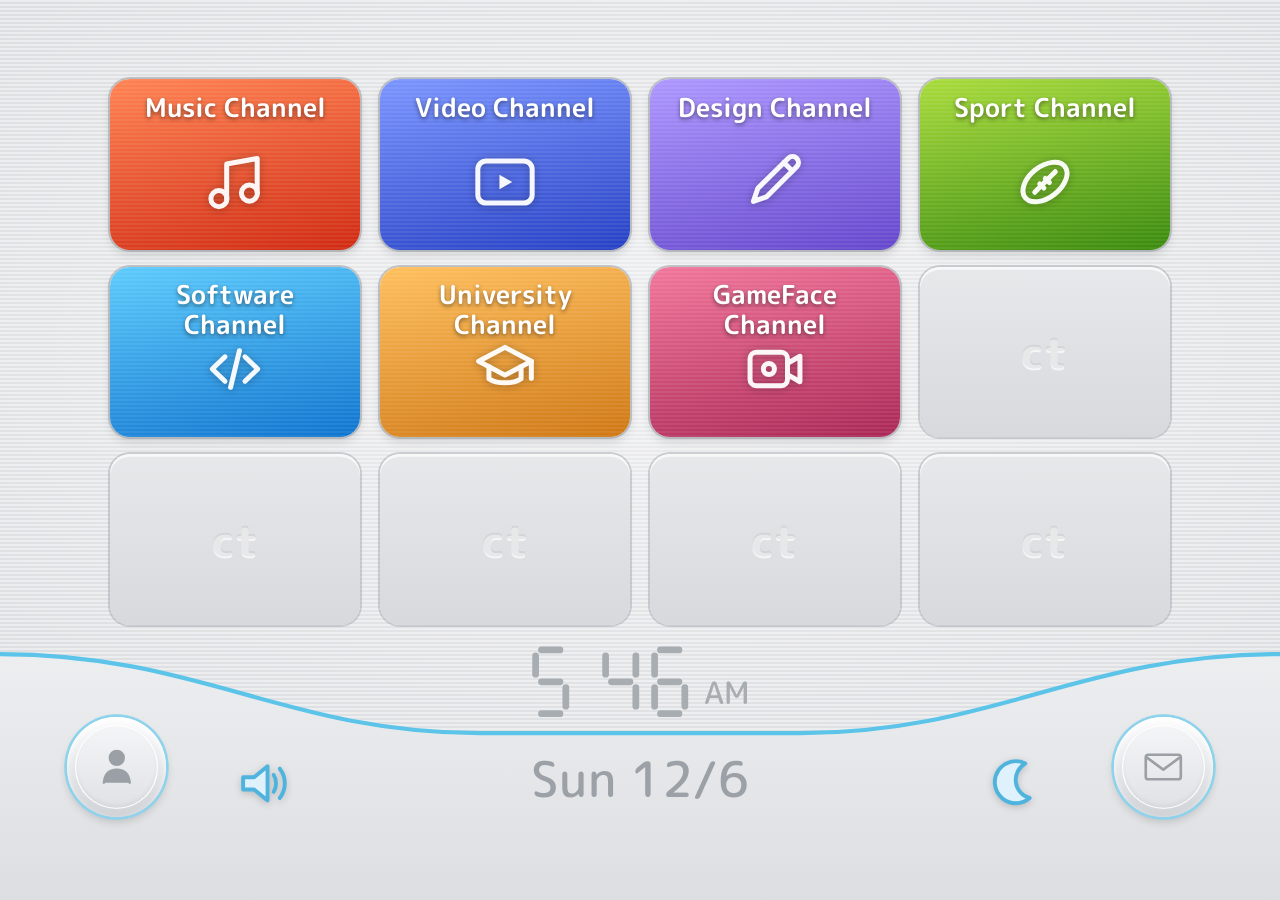
==== commit 6047b782: "Update portfolio projects and add dark mode" ====
--- a/index.html
+++ b/index.html
@@ -9,6 +9,7 @@
   <meta property="og:description" content="music · video · design · sport · software" />
   <meta property="og:image" content="assets/khaled-rohaim.jpg" />
   <meta name="theme-color" content="#e2e3e5" />
+  <script>try { if (localStorage.getItem("ct-theme") === "dark") document.documentElement.dataset.theme = "dark"; } catch (_) {}</script>
   <link rel="icon" href="data:image/svg+xml,%3Csvg xmlns='http://www.w3.org/2000/svg' viewBox='0 0 64 64'%3E%3Crect width='64' height='64' rx='14' fill='%23e2e3e5'/%3E%3Crect x='7' y='13' width='50' height='30' rx='7' fill='%23fff' stroke='%23c9ccd0' stroke-width='3'/%3E%3Cpath d='M4 52h56' stroke='%234fc0e8' stroke-width='4' fill='none'/%3E%3C/svg%3E" />
   <link rel="preconnect" href="https://fonts.googleapis.com" />
   <link rel="preconnect" href="https://fonts.gstatic.com" crossorigin />
@@ -55,12 +56,18 @@
           </svg>
         </button>
 
+        <button class="theme-toggle" id="btn-theme" type="button" data-theme-toggle aria-label="enable dark mode">
+          <svg viewBox="0 0 44 54" aria-hidden="true">
+            <g class="theme-sun"><circle cx="22" cy="27" r="8"/><path d="M22 7v5M22 42v5M7 27h5M32 27h5M11.4 16.4l3.5 3.5M29.1 34.1l3.5 3.5M32.6 16.4l-3.5 3.5M14.9 34.1l-3.5 3.5"/></g>
+            <path class="theme-moon" d="M29.7 10.7A17.2 17.2 0 1 0 33.3 39 15.4 15.4 0 0 1 29.7 10.7Z"/>
+          </svg>
+        </button>
+
         <div class="clock" aria-hidden="true">
           <div class="clock-time" id="clock-time"></div>
           <div class="clock-date" id="clock-date">Fri 1/1</div>
         </div>
         <button class="dock-menu btn" type="button" data-home>HOME</button>
-
         <button class="orb orb--r" id="orb-mail" type="button" aria-label="contact">
           <span class="orb-face">
             <svg class="orb-env" viewBox="0 0 44 32" aria-hidden="true">
@@ -109,12 +116,18 @@
   <div class="ov ov--image" id="ov-image" aria-hidden="true" role="dialog" aria-modal="true" aria-label="image preview">
     <div class="ov-panel image-panel">
       <button class="image-close" type="button" data-close aria-label="Close image preview">×</button>
-      <img id="image-preview" alt="">
+      <div class="image-stage">
+        <button class="image-nav image-nav--prev" type="button" data-image-prev aria-label="Previous image">←</button>
+        <img id="image-preview" alt="">
+        <button class="image-nav image-nav--next" type="button" data-image-next aria-label="Next image">→</button>
+        <span class="image-count" id="image-count" aria-live="polite"></span>
+      </div>
+      <aside class="image-context" id="image-context" hidden>
+        <span>Image context</span>
+        <p id="image-context-copy"></p>
+      </aside>
     </div>
   </div>
-
-  <!-- CRT scanlines sit over everything -->
-  <div class="scan" aria-hidden="true"></div>
 
   <script src="js/data.js"></script>
   <script src="js/media-store.js"></script>
--- a/css/wii.css
+++ b/css/wii.css
@@ -43,14 +43,6 @@
 ::selection { background: var(--line); color: #fff; }
 :focus-visible { outline: 3px solid var(--line-dk); outline-offset: 3px; }
 
-/* CRT scanlines run over the whole picture, tiles included */
-.scan {
-  position: fixed; inset: 0; z-index: 400;
-  pointer-events: none;
-  background: repeating-linear-gradient(180deg, rgba(255, 255, 255, .10) 0 2px, rgba(0, 0, 0, .045) 2px 4px);
-}
-html.hide-scanlines .scan { opacity: 0; }
-
 /* =============== THE SCREEN =============== */
 .tv {
   position: fixed; inset: 0; z-index: 1;
@@ -79,6 +71,11 @@
 }
 /* sub-menus carry a title strip, so they start a touch lower */
 .grid--sub { top: 13.5cqh; height: 55.9cqh; }
+.channel-project-grid { grid-column: 1 / span 2; grid-row: 1 / span 3; display: grid; grid-template-columns: repeat(2, minmax(0, 1fr)); grid-template-rows: repeat(3, minmax(0, 1fr)); gap: 1.85cqh 1.56cqw; }
+.channel-intro { grid-column: 3 / span 2; grid-row: 1 / span 3; display: flex; flex-direction: column; justify-content: flex-start; min-width: 0; overflow: hidden; padding: clamp(1.1rem, 1.55vw, 1.85rem); border: 2px solid rgba(117, 166, 184, .48); border-radius: 1.56cqw; color: #56646b; background: linear-gradient(145deg, rgba(255,255,255,.82), rgba(223,233,236,.86)); box-shadow: inset 0 .3cqh .5cqh rgba(255,255,255,.92), 0 .45cqh .85cqh rgba(49,78,89,.12); }
+.v-grid--gameface .channel-project-grid { grid-column: 3 / span 2; }
+.v-grid--gameface .channel-intro { grid-column: 1 / span 2; }
+.channel-intro h1 { max-width: 18ch; margin: 0 0 clamp(.5rem, .8cqh, .7rem); color: #46535a; font-size: clamp(1.6rem, 2.1vw, 2.55rem); line-height: 1; letter-spacing: -.055em; }.channel-intro p { max-width: none; margin: 0; font-size: clamp(.94rem, .94vw, 1.08rem); font-weight: 700; line-height: 1.36; }.channel-intro p + p { margin-top: clamp(.45rem, .7cqh, .65rem); }
 
 .chan {
   position: relative;
@@ -108,6 +105,7 @@
 .chan,
 .orb,
 .sd,
+.theme-toggle,
 .btn,
 .arw,
 a.tag,
@@ -159,7 +157,8 @@
 }
 .face--photo img {
   position: absolute; inset: 0;
-  width: 100%; height: 100%; object-fit: cover;
+  display: block;
+  width: 100%; height: 100%; object-fit: cover; object-position: center;
   -webkit-user-drag: none; user-select: none;
 }
 .face--photo::before {           /* keeps the top label legible over art */
@@ -235,6 +234,8 @@
   color: var(--ink-dk);
 }
 .strip-name em { font-style: normal; color: var(--dot); }
+.channel-home svg { display: none; }
+.v-grid .channel-home { display: none; }
 
 /* =============== PAGE ARROWS =============== */
 .arw {
@@ -304,6 +305,23 @@
 .sd.is-muted .sd-off { display: block; }
 .sd.is-muted .sd-speaker { fill: #eceef0; stroke: #a9b0b6; }
 .sd.is-muted .sd-wave { display: none; }
+
+/* The matching shelf control on the opposite side of sound. */
+.theme-toggle {
+  position: absolute; right: 18.5cqw; bottom: 8.8cqh;
+  width: 4.2cqw; height: 8.3cqh;
+  padding: 0; border: 0; background: none; cursor: var(--cursor-link);
+  filter: drop-shadow(0 .25cqh .4cqh rgba(0, 0, 0, .18));
+  transition: transform .15s ease;
+}
+.theme-toggle:hover { transform: translateY(-.5cqh); }
+.theme-toggle svg { width: 100%; height: 100%; }
+.theme-sun { display: none; fill: none; stroke: #4fb4dd; stroke-width: 3.2; stroke-linecap: round; }
+.theme-moon { fill: #dff1fb; stroke: #4fb4dd; stroke-width: 3.2; stroke-linejoin: round; }
+html[data-theme="dark"] .theme-toggle .theme-moon,
+html[data-theme="dark"] .feature-theme-btn .theme-moon { display: none; }
+html[data-theme="dark"] .theme-toggle .theme-sun,
+html[data-theme="dark"] .feature-theme-btn .theme-sun { display: block; }
 
 /* --- the clock --- */
 .clock {
@@ -333,8 +351,9 @@
   transform: translateX(-50%);
   font-size: 2.05cqw;
 }
-.v-grid--video .clock { display: none; }
-.v-grid--video .dock-menu { display: inline-flex; }
+.dock-menu svg { width: 42%; height: 42%; fill: none; stroke: currentColor; stroke-width: 1.7; stroke-linecap: round; stroke-linejoin: round; }
+.v-grid .clock { display: none; }
+.v-grid .dock-menu { display: inline-flex; }
 
 /* =============== CHANNEL SPLASH =============== */
 .splash { position: absolute; inset: 0; }
@@ -360,7 +379,9 @@
   background: #eef0f1;
 }
 .splash-banner .bn { position: relative; flex: 1 1 0; min-width: 0; }
-.splash-banner .bn img { width: 100%; height: 100%; object-fit: cover; }
+.splash-banner .bn.is-swapping { opacity: 0; }
+.splash-banner .bn { transition: opacity .5s ease; }
+.splash-banner .bn img { display: block; width: 100%; height: 100%; object-fit: cover; object-position: center; }
 .splash-banner .bn--txt {
   display: grid; place-items: center;
   background: linear-gradient(168deg, var(--g1), var(--g2));
@@ -374,16 +395,12 @@
   background: linear-gradient(rgba(255, 255, 255, .88), rgba(255, 255, 255, .12) 52%, transparent 78%);
   pointer-events: none;
 }
-.splash-sub {
-  position: absolute; top: 75.5cqh; left: 0; right: 0;
-  text-align: center;
-  font-size: 1.9cqw; font-weight: 500;
-  color: #8b9297;
-}
 .splash-btns {
-  position: absolute; top: 82.5cqh; left: 0; right: 0;
+  position: absolute; top: 77cqh; left: 0; right: 0;
   display: flex; justify-content: center; gap: 5cqw;
 }
+.splash-btns .btn { width: 29.6cqw; height: 13.5cqh; font-size: 3cqw; }
+.splash-btns [data-home] { height: 11.5cqh; align-self: center; }
 
 /* =============== BUTTONS =============== */
 .btn {
@@ -411,8 +428,8 @@
 }
 .btn:active { transform: translateY(0); }
 .dock-menu.btn { display: none; }
-.v-grid--video .dock-menu.btn { display: inline-flex; }
-.v-menu .dock-menu.btn { display: inline-flex; left: auto; right: 4.2cqw; top: 3.2cqh; width: 14.5cqw; height: 4.9cqh; transform: none; font-size: 1.25cqw; }
+.v-grid .dock-menu.btn { display: inline-flex; width: 4.9cqw; height: 4.9cqw; min-width: 0; padding: 0; border-radius: 50%; font-size: 0; }
+.v-menu .dock-menu.btn { display: none !important; }
 .dock-menu.btn:hover { transform: translate(-50%, -.4cqh); }
 .dock-menu.btn:active { transform: translate(-50%, 0); }
 .v-menu .dock-menu.btn:hover { transform: translateY(-.25cqh); }
@@ -586,8 +603,14 @@
   content: ""; position: absolute; inset: 0; pointer-events: none;
   background: linear-gradient(90deg, rgba(10, 16, 20, .76), rgba(10, 16, 20, .28) 62%, rgba(10, 16, 20, .08));
 }
-.case .feature-banner img { width: 100%; height: 100%; object-fit: cover; }
-.feature-banner--song-second-life > img { transform: scale(2.35); transform-origin: 42% center; }
+/* A hero is always cropped into its frame, never stretched into it. */
+.case .feature-banner > img {
+  position: absolute; inset: 0;
+  display: block;
+  width: 100%; height: 100%;
+  object-fit: cover;
+  object-position: center;
+}
 .is-feature-morphing .feature-banner { visibility: hidden; }
 .is-feature-reversing .chan.is-morph-target .face { visibility: hidden; }
 .is-feature-morph-complete .feature-banner { animation: feature-frame-in .34s ease-out both; }
@@ -620,13 +643,15 @@
 .feature-play:hover { transform: translateY(-.14rem); background: linear-gradient(180deg, rgba(255, 255, 255, .96), rgba(211, 238, 248, .76)); box-shadow: 0 .48rem 1rem rgba(0, 0, 0, .28), inset 0 .18rem .32rem rgba(255, 255, 255, .96), inset 0 -.12rem .22rem rgba(56, 108, 128, .12); }
 .feature-details { display: grid; grid-template-columns: minmax(0, 1.55fr) minmax(230px, .85fr); gap: clamp(1.8rem, 6vw, 5.5rem); align-items: start; margin-top: clamp(2rem, 4vw, 3.5rem); }
 .feature-extras { margin-top: clamp(1.8rem, 4vw, 3.2rem); }
+.feature-extras > .feature-details { margin-top: clamp(2.4rem, 5vw, 4.2rem); }
+.feature-extras > .feature-details:first-child { margin-top: 0; }
 .project-media { margin-top: clamp(2.4rem, 5vw, 4.2rem); }
 .project-media:first-child { margin-top: 0; }
 .project-media--player {
   display: grid; grid-template-columns: minmax(0, 1.55fr) minmax(220px, .75fr); gap: 1.2rem;
   align-items: center;
 }
-.project-media--player:nth-child(odd) { grid-template-columns: minmax(220px, .75fr) minmax(0, 1.55fr); }
+.project-media--player.project-media--flipped { grid-template-columns: minmax(220px, .75fr) minmax(0, 1.55fr); }
 .media-frame {
   overflow: hidden; border-radius: 1.25rem; background: linear-gradient(145deg, #fff, #e6edef);
   box-shadow: 0 0 0 2px rgba(133, 149, 158, .34), inset 0 .18rem .35rem rgba(255,255,255,.95), 0 .55rem 1.25rem rgba(52,73,82,.12);
@@ -635,11 +660,26 @@
 .media-frame iframe { display: block; width: 100%; height: 100%; border: 0; }
 .media-frame--spotify { min-height: 352px; }
 .media-frame--spotify iframe { min-height: 352px; }
+.media-frame--soundcloud { min-height: 450px; background: #121719; }
+.media-frame--soundcloud iframe { min-height: 450px; }
 .media-frame--youtube { aspect-ratio: 16 / 9; min-height: 0; background: #121719; }
+.media-frame--image { aspect-ratio: 16 / 9; min-height: 0; background: #e6edef; }
+.media-frame--image img { display: block; width: 100%; height: 100%; object-fit: cover; }
+.project-media--image-local-footy-hub .media-frame--image { padding: clamp(.65rem, 1.35vw, 1.15rem); border: 1px solid rgba(99, 123, 132, .3); border-radius: .9rem; background: linear-gradient(145deg, rgba(255,255,255,.92), rgba(222,232,235,.84)); box-shadow: inset 0 0 0 .2rem rgba(255,255,255,.48); }
+.project-media--image-local-footy-hub .media-frame--image img { object-fit: contain; border-radius: .38rem; }
+.project-media--image-match-analysis .media-frame--image { padding: clamp(.65rem, 1.35vw, 1.15rem); border: 1px solid rgba(99, 123, 132, .3); border-radius: .9rem; background: linear-gradient(145deg, rgba(255,255,255,.92), rgba(222,232,235,.84)); box-shadow: inset 0 0 0 .2rem rgba(255,255,255,.48); }
+.project-media--image-match-analysis .media-frame--image img { object-fit: contain; border-radius: .38rem; }
+.project-media--image-genre-composition .media-frame--image { padding: clamp(.65rem, 1.35vw, 1.15rem); border: 1px solid rgba(99, 123, 132, .3); border-radius: .9rem; background: linear-gradient(145deg, rgba(255,255,255,.92), rgba(222,232,235,.84)); box-shadow: inset 0 0 0 .2rem rgba(255,255,255,.48); }
+.project-media--image-genre-composition .media-frame--image img { object-fit: contain; border-radius: .38rem; }
+.project-media--image-tri6production .media-frame--image { padding: clamp(.65rem, 1.35vw, 1.15rem); border: 1px solid rgba(99, 123, 132, .3); border-radius: .9rem; background: linear-gradient(145deg, rgba(255,255,255,.92), rgba(222,232,235,.84)); box-shadow: inset 0 0 0 .2rem rgba(255,255,255,.48); }
+.project-media--image-tri6production .media-frame--image img { object-fit: contain; border-radius: .38rem; }
+.project-media--image-buisness-assignments .media-frame--image { padding: clamp(.65rem, 1.35vw, 1.15rem); border: 1px solid rgba(99, 123, 132, .3); border-radius: .9rem; background: linear-gradient(145deg, rgba(255,255,255,.92), rgba(222,232,235,.84)); box-shadow: inset 0 0 0 .2rem rgba(255,255,255,.48); }
+.project-media--image-buisness-assignments .media-frame--image img { object-fit: contain; border-radius: .38rem; }
+.media-placeholder { display: grid; width: 100%; height: 100%; place-items: center; color: rgba(255,255,255,.78); font-size: .78rem; font-weight: 800; letter-spacing: .14em; text-transform: uppercase; background: radial-gradient(circle at 50% 0%, rgba(91, 167, 193, .23), transparent 46%), repeating-linear-gradient(0deg, rgba(255,255,255,.035) 0 1px, transparent 1px 4px); }
 .media-copy { position: relative; padding: clamp(.85rem, 2vw, 1.4rem) 0 clamp(.85rem, 2vw, 1.4rem) clamp(1.15rem, 2.6vw, 2rem); }
 .media-copy::before { content: ""; position: absolute; left: 0; top: 0; bottom: 0; width: .27rem; border-radius: 99px; background: var(--acc); }
 .project-media--spotify .media-copy::before { background: #4b5052; }
-.project-media--player:nth-child(odd) .media-frame { order: 2; }
+.project-media--player.project-media--flipped .media-frame { order: 2; }
 .media-copy > p:last-child { max-width: 18ch; margin: 0; color: #59666d; font-size: clamp(1.12rem, 1.65vw, 1.42rem); font-weight: 700; line-height: 1.34; letter-spacing: -.015em; }
 .story-card { padding: clamp(.2rem, 1vw, .8rem) 0; }
 .story-card h2 { margin: 0 0 .8rem; color: #515b61; font-size: clamp(1.35rem, 2.5vw, 2rem); line-height: 1.1; }
@@ -666,6 +706,8 @@
 .project-gallery-card img { display: block; width: 100%; height: 100%; object-fit: cover; }
 .project-gallery-card::after { content: ""; position: absolute; inset: 0; background: linear-gradient(145deg, rgba(255,255,255,.18), transparent 40%, rgba(0,0,0,.14)); pointer-events: none; }
 .project-gallery-card:hover, .project-gallery-card:focus-visible { outline: none; z-index: 2; transform: translateY(-.24rem) scale(1.025); box-shadow: 0 0 0 3px var(--line), 0 1rem 1.7rem rgba(0,0,0,.27); }
+.project-gallery-card--more::after { background: rgba(12, 18, 22, .57); }
+.gallery-more-count { position: absolute; z-index: 2; right: .85rem; bottom: .65rem; color: #fff; font-size: clamp(1.4rem, 3.5vw, 2.35rem); font-weight: 900; line-height: 1; text-shadow: 0 .14rem .4rem rgba(0,0,0,.45); }
 .feature-story h2 {
   margin-bottom: .8rem;
   color: #6b7378;
@@ -707,9 +749,17 @@
 .player-frame-wrap { aspect-ratio: 16 / 9; overflow: hidden; border-radius: 1rem; background: #101315; box-shadow: inset 0 0 0 2px rgba(255, 255, 255, .12); }
 .player-frame-wrap iframe { display: block; width: 100%; height: 100%; border: 0; }
 body.v-case:has(#ov-player.open), body.v-case:has(#ov-image.open) { overflow: hidden; }
-.image-panel { position: relative; width: min(90vw, 78vh); max-height: 88vh; padding: .35rem; overflow: visible; background: #171c20; box-shadow: 0 0 0 3px rgba(255,255,255,.9), 0 1.5rem 4rem rgba(0,0,0,.45); }
-.image-panel img { display: block; width: 100%; max-height: calc(88vh - .7rem); object-fit: contain; border-radius: 1.35rem; }
+.image-panel { position: relative; display: grid; grid-template-columns: minmax(0, 1fr) clamp(15rem, 22vw, 23rem); width: min(96vw, 1500px); max-height: 91vh; padding: .45rem; overflow: visible; background: #171c20; box-shadow: 0 0 0 3px rgba(255,255,255,.9), 0 1.5rem 4rem rgba(0,0,0,.45); }
+.image-stage { position: relative; display: grid; place-items: center; min-width: 0; min-height: min(80vh, 820px); overflow: hidden; border-radius: 1.1rem; background: #0e1215; }
+.image-panel img { display: block; width: 100%; height: min(80vh, 820px); object-fit: contain; border-radius: 1.1rem; }
+.image-context { display: flex; flex-direction: column; justify-content: center; gap: .7rem; min-width: 0; padding: clamp(1.1rem, 2.4vw, 2.15rem); color: #eaf2f5; background: linear-gradient(145deg, #303a40, #20272b); border-left: 3px solid var(--line); }
+.image-context span { color: #9fc9d8; font-size: .68rem; font-weight: 900; letter-spacing: .12em; text-transform: uppercase; }
+.image-context p { margin: 0; font-size: clamp(1rem, 1.45vw, 1.26rem); font-weight: 700; line-height: 1.42; letter-spacing: -.01em; }
 .image-close { position: absolute; z-index: 2; top: -.85rem; right: -.85rem; display: grid; place-items: center; width: 2.4rem; height: 2.4rem; border: 2px solid #fff; border-radius: 50%; color: #fff; background: #59636a; box-shadow: 0 .25rem .7rem rgba(0,0,0,.3); font-size: 1.55rem; line-height: 1; cursor: var(--cursor-link); }
+.image-nav { position: absolute; z-index: 2; top: 50%; display: grid; place-items: center; width: 3rem; height: 3rem; padding: 0; border: 2px solid rgba(255,255,255,.92); border-radius: 50%; color: #445259; background: rgba(255,255,255,.9); box-shadow: 0 .3rem .8rem rgba(0,0,0,.28), inset 0 .15rem .3rem rgba(255,255,255,.95); font-size: 1.55rem; font-weight: 900; line-height: 1; cursor: var(--cursor-link); transform: translateY(-50%); }
+.image-nav:hover { color: #258eb9; box-shadow: 0 0 0 3px var(--line), 0 .35rem .9rem rgba(0,0,0,.3), inset 0 .15rem .3rem rgba(255,255,255,.95); }
+.image-nav--prev { left: 1rem; }.image-nav--next { right: 1rem; }
+.image-count { position: absolute; z-index: 2; bottom: -.95rem; left: 50%; padding: .28rem .65rem; border-radius: 99px; color: #fff; background: rgba(19,26,30,.78); font-size: .76rem; font-weight: 900; transform: translateX(-50%); }
 .ov-top { display: flex; justify-content: space-between; align-items: center; margin-bottom: 1rem; }
 .ov-title { font-size: 1.35rem; font-weight: 800; color: #4a5257; }
 .ov h3 { margin-top: 1.7rem; }
@@ -737,9 +787,120 @@
 a.tag:hover { box-shadow: 0 0 0 2px var(--line), inset 0 2px 3px rgba(255, 255, 255, .9); }
 .mail-btn { width: 100%; margin: .9rem 0 1.3rem; font-size: clamp(.85rem, 3.3vw, 1.05rem); padding: .8em 1em; }
 
+/* =============== NIGHT CHANNEL =============== */
+.feature-theme-btn .theme-moon { fill: #dff1fb; stroke: #4fb4dd; stroke-width: 3.2; stroke-linejoin: round; }
+.feature-theme-btn .theme-sun { fill: none; stroke: #4fb4dd; stroke-width: 3.2; stroke-linecap: round; }
+html[data-theme="dark"] {
+  color-scheme: dark;
+  --line: #72d8f3;
+  --line-dk: #52bddb;
+  --ink: #c4d2d7;
+  --ink-dk: #edf7fa;
+  --lcd: #a9c5cf;
+}
+html[data-theme="dark"] body {
+  color: var(--ink);
+  background:
+    radial-gradient(ellipse 120% 90% at 50% 36%, rgba(72, 100, 111, .30), rgba(16, 23, 27, 0) 70%),
+    repeating-linear-gradient(180deg, #1e272c 0 2px, #141c20 2px 4px);
+}
+html[data-theme="dark"] .dock-wave { filter: brightness(.42) saturate(.88); }
+html[data-theme="dark"] .chan {
+  background: #243036;
+  box-shadow: 0 0 0 .16cqw rgba(155, 185, 196, .42), 0 .55cqh 1.1cqh rgba(0, 0, 0, .42);
+}
+html[data-theme="dark"] .chan--void {
+  background: linear-gradient(180deg, #2c373d, #202a2f);
+  box-shadow: inset 0 .3cqh 0 rgba(255, 255, 255, .07), 0 0 0 .16cqw rgba(155, 185, 196, .26);
+}
+html[data-theme="dark"] .chan--void::after { color: rgba(227, 243, 248, .1); text-shadow: none; }
+html[data-theme="dark"] .strip-name { color: #ebf5f8; }
+html[data-theme="dark"] .channel-intro {
+  color: #cbdadf;
+  border-color: rgba(126, 200, 225, .45);
+  background: linear-gradient(145deg, rgba(47, 63, 70, .96), rgba(29, 40, 46, .96));
+  box-shadow: inset 0 .3cqh .5cqh rgba(255, 255, 255, .06), 0 .45cqh .85cqh rgba(0, 0, 0, .32);
+}
+html[data-theme="dark"] .channel-intro h1 { color: #f0f9fb; }
+html[data-theme="dark"] .channel-intro p { color: #c7d7dc; }
+html[data-theme="dark"] .tile-hover-title,
+html[data-theme="dark"] .btn,
+html[data-theme="dark"] .case-meta li,
+html[data-theme="dark"] .tag {
+  color: #e5f1f4;
+  background: linear-gradient(180deg, #3b4b52, #222d32);
+  box-shadow: 0 0 0 2px rgba(144, 207, 228, .48), 0 .3rem .7rem rgba(0, 0, 0, .27), inset 0 .16rem .3rem rgba(255, 255, 255, .10);
+}
+html[data-theme="dark"] .case-meta li span { color: #9fb8c1; }
+html[data-theme="dark"] .orb {
+  background: linear-gradient(180deg, #3d4c53, #222b30);
+  box-shadow: 0 0 0 .21cqw #69cbe9, 0 .5cqh 1.1cqh rgba(0, 0, 0, .34), inset 0 .35cqh .7cqh rgba(255, 255, 255, .10);
+}
+html[data-theme="dark"] .orb-face { background: linear-gradient(180deg, #35434a, #252f34); box-shadow: inset 0 0 0 .1cqw rgba(255,255,255,.10), inset 0 -.3cqh .6cqh rgba(0,0,0,.18); }
+html[data-theme="dark"] .orb-person { fill: #bbcbd0; stroke: #bbcbd0; }
+html[data-theme="dark"] .orb-env { stroke: #bbcbd0; }
+html[data-theme="dark"] .sd-speaker,
+html[data-theme="dark"] .theme-moon { fill: #bbdeea; }
+html[data-theme="dark"] .clock-date { color: #bbcad0; }
+html[data-theme="dark"] .feature-icon-btn {
+  color: #dcebef;
+  background: linear-gradient(180deg, #3a4a51, #222b30);
+  box-shadow: 0 0 0 2px #6ecfeb, 0 .35rem .7rem rgba(0,0,0,.32), inset 0 .25rem .42rem rgba(255,255,255,.10);
+}
+html[data-theme="dark"] .feature-theme-btn .theme-moon { fill: #bbdeea; stroke: #5cc9eb; }
+html[data-theme="dark"] .feature-theme-btn .theme-sun { fill: none; stroke: #8fe2f8; }
+html[data-theme="dark"] .feature-icon-btn:hover { color: #9ee9fb; }
+html[data-theme="dark"] .splash-title { color: color-mix(in srgb, var(--acc) 46%, #f2fbfd); }
+html[data-theme="dark"] .splash-banner { border-color: rgba(152, 199, 214, .36); background: #202a2f; }
+html[data-theme="dark"] .splash-banner::after { background: linear-gradient(rgba(19, 27, 31, .82), rgba(19, 27, 31, .14) 52%, transparent 78%); }
+
+html[data-theme="dark"] .case h1,
+html[data-theme="dark"] .feature-lead,
+html[data-theme="dark"] .story-card h2,
+html[data-theme="dark"] .ov-title,
+html[data-theme="dark"] .ab-lead { color: #edf7fa; }
+html[data-theme="dark"] .case-context,
+html[data-theme="dark"] .case-body p,
+html[data-theme="dark"] .feature-story > p:not(.feature-lead),
+html[data-theme="dark"] .story-card p,
+html[data-theme="dark"] .media-copy > p:last-child,
+html[data-theme="dark"] .ab-p,
+html[data-theme="dark"] .ab-xp li { color: #c3d3d8; }
+html[data-theme="dark"] .case figure,
+html[data-theme="dark"] .media-frame,
+html[data-theme="dark"] .feature-info {
+  background: linear-gradient(145deg, #2b393f, #1c262b);
+  box-shadow: 0 0 0 2px rgba(167, 213, 228, .34), inset 0 .18rem .35rem rgba(255,255,255,.07), 0 .55rem 1.25rem rgba(0,0,0,.26);
+}
+html[data-theme="dark"] .feature-fact { border-color: rgba(166, 208, 220, .18); }
+html[data-theme="dark"] .feature-fact span,
+html[data-theme="dark"] .ab-xp span { color: #9dbbc5; }
+html[data-theme="dark"] .feature-fact b,
+html[data-theme="dark"] .ab-xp b { color: #e1eef2; }
+html[data-theme="dark"] .project-media--image .media-frame { background: #202a2f; }
+html[data-theme="dark"] .project-media--image-local-footy-hub .media-frame--image,
+html[data-theme="dark"] .project-media--image-match-analysis .media-frame--image,
+html[data-theme="dark"] .project-media--image-genre-composition .media-frame--image,
+html[data-theme="dark"] .project-media--image-tri6production .media-frame--image,
+html[data-theme="dark"] .project-media--image-buisness-assignments .media-frame--image { background: linear-gradient(145deg, #33434a, #202a2f); border-color: rgba(135, 201, 223, .36); }
+html[data-theme="dark"] .project-gallery-card { box-shadow: 0 0 0 2px rgba(190, 225, 235, .42), 0 .55rem 1.15rem rgba(0,0,0,.36); }
+html[data-theme="dark"] .case-pn { border-color: rgba(157, 204, 218, .28); }
+
+html[data-theme="dark"] .ov { background: rgba(3, 8, 10, .68); }
+html[data-theme="dark"] .ov-panel { color: #d4e3e7; background: linear-gradient(180deg, #2d3a40, #1b2429); box-shadow: 0 0 0 4px #70d6f1, 0 26px 70px rgba(0,0,0,.56); }
+html[data-theme="dark"] .ab-xp { border-color: rgba(165, 207, 219, .2); }
+html[data-theme="dark"] .ab-portrait { box-shadow: 0 0 0 4px #35464d, 0 8px 22px rgba(0,0,0,.34); }
+html[data-theme="dark"] .image-nav { color: #dbeef3; background: rgba(44, 57, 64, .96); border-color: rgba(188,228,239,.85); }
+html[data-theme="dark"] .image-close { background: #35454c; }
+
+html[data-theme="dark"] .dock::before { background: linear-gradient(180deg, #28343a, #1b2429); }
+
+
 /* =============== PHONE =============== */
 @media (max-width: 720px) {
-  .screen { width: 100vw; height: 100svh; }
+  /* A phone is a purpose-built single-column console view, never a squeezed desktop grid. */
+  html, body, .screen, .scr { overflow-x: clip; }
+  .screen { width: 100vw; height: 100svh; min-height: 100dvh; }
 
   .grid {
     top: 3cqh; height: auto; bottom: 20cqh;
@@ -752,36 +913,73 @@
     -webkit-overflow-scrolling: touch;
   }
   .grid--sub { top: 9cqh; }
+  /* Channel projects form a compact two-column grid: no carousel, arrows or sideways scroll. */
+  .v-grid .grid--sub {
+    top: clamp(4.9rem, 15vw, 5.8rem);
+    bottom: 20cqh;
+    height: auto;
+    grid-template-columns: repeat(2, minmax(0, 1fr));
+    grid-template-rows: none;
+    grid-auto-rows: clamp(7.25rem, 31vw, 9rem);
+    gap: clamp(.75rem, 3.2vw, 1rem);
+    padding: .15rem .2rem 1.25rem;
+    overflow-x: hidden;
+    overscroll-behavior-x: none;
+    scrollbar-width: none;
+  }
+  .v-grid .grid--sub::-webkit-scrollbar { display: none; }
+  .v-grid .grid--channel-intro { display: block; }
+  .channel-project-grid { display: grid; grid-template-columns: repeat(2, minmax(0, 1fr)); grid-template-rows: none; grid-auto-rows: clamp(7.25rem, 31vw, 9rem); gap: clamp(.75rem, 3.2vw, 1rem); }
+  .channel-intro { display: block; min-width: 0; margin-top: clamp(.75rem, 3.2vw, 1rem); padding: 1.2rem; border-radius: 1.05rem; }
+  .v-grid--gameface .channel-project-grid, .v-grid--gameface .channel-intro { grid-column: auto; }
+  .channel-intro h1 { font-size: clamp(1.55rem, 6.8vw, 2.3rem); line-height: 1.02; }.channel-intro p { max-width: none; font-size: .94rem; line-height: 1.5; }
   .chan { aspect-ratio: 1.83; border-radius: 3.4cqw; }
+  .v-grid .grid--sub .chan { width: 100%; height: 100%; aspect-ratio: auto; border-radius: 1.05rem; }
   .chan--void { display: none; }
-  .face-label { font-size: 4.4cqw; top: 7%; }
-  .tile-hover-title { bottom: -2.3cqh; font-size: 3.3cqw; }
+  .v-grid .face-label { top: 9%; font-size: clamp(1.08rem, 5vw, 1.46rem); text-align: center; line-height: 1.08; }
+  .v-grid .face--photo::after { content: ""; position: absolute; inset: 0; background: linear-gradient(180deg, rgba(5, 15, 20, .08), rgba(5, 15, 20, .5)); pointer-events: none; }
+  .v-grid .face-label { z-index: 1; }
+  .face-label { font-size: clamp(1rem, 4.4cqw, 1.28rem); top: 8%; }
+  /* Touch screens have no hover state; titles remain directly on tiles. */
+  .tile-hover-title { display: none; }
   .face-icon { width: 12cqw; height: 12cqw; }
   .face-year { font-size: 7cqw; }
 
+  .v-grid .strip { top: max(.7rem, env(safe-area-inset-top)); left: 1rem; right: 1rem; height: clamp(3.4rem, 13vw, 4.35rem); gap: .75rem; }
+  .v-grid .strip-name { min-width: 0; font-size: clamp(1.42rem, 7.3vw, 2.05rem); line-height: 1; white-space: nowrap; letter-spacing: -.04em; }
   .strip { top: 2.5cqh; left: 4cqw; right: 4cqw; height: 5.5cqh; }
   .strip-name { font-size: 6.4cqw; }
 
-  .dock { height: 20cqh; }
+  .dock { height: 20cqh; padding-bottom: env(safe-area-inset-bottom); }
   .dock-wave { display: none; }
   .dock::before {
     content: ""; position: absolute; inset: 0;
     background: linear-gradient(180deg, #eceef0, #dcdee1);
     border-top: 2px solid var(--line);
   }
-  .orb { width: 16cqw; height: 16cqw; bottom: 2cqh; }
+  .orb { width: max(3.1rem, 16cqw); height: max(3.1rem, 16cqw); bottom: max(1.4cqh, env(safe-area-inset-bottom)); }
   .orb--l { left: 5cqw; }
   .orb--r { right: 5cqw; }
-  .sd { display: none; }
+  .sd, .theme-toggle { display: none; }
   .clock { top: 3.2cqh; }
   .clock-time { height: 6cqh; gap: 1.2cqw; }
   .clock-time .cln { width: 2.4cqw; }
   .clock-ap { font-size: 2.6cqh; margin-left: 1.2cqw; }
   .clock-date { margin-top: 1.4cqh; font-size: 3.4cqh; }
   .dock-menu { top: 7cqh; width: 38cqw; height: 6.5cqh; font-size: 4cqw; }
-  .v-menu .dock-menu.btn { right: 4cqw; top: 2.3cqh; width: 28cqw; height: 5.5cqh; font-size: 3cqw; }
+  /* Mobile channels keep the Wii shelf: curved wave, two orbs, sound and centred Home. */
+  .v-grid .dock { position: absolute; inset: auto 0 0; height: 20cqh; padding-bottom: env(safe-area-inset-bottom); pointer-events: auto; z-index: 5; }
+  .v-grid .dock::before { display: none; }
+  .v-grid .dock-wave { display: block; }
+  .v-grid .dock .orb { position: absolute; bottom: max(1.4cqh, env(safe-area-inset-bottom)); width: max(3.1rem, 16cqw); height: max(3.1rem, 16cqw); box-shadow: 0 0 0 2px #8ed3ec, 0 .45rem 1rem rgba(40, 57, 65, .24), inset 0 .3rem .65rem rgba(255, 255, 255, .95); }
+  .v-grid .dock .orb--l { left: 5cqw; }
+  .v-grid .dock .orb--r { right: 5cqw; }
+  .v-grid .dock .sd { display: block; left: 18.5cqw; bottom: 4.4cqh; width: 6cqw; height: 6cqh; }
+  .v-grid .dock .theme-toggle { display: block; right: 18.5cqw; bottom: 4.4cqh; width: 6cqw; height: 6cqh; }
+  .v-grid .dock .dock-menu.btn { display: inline-flex !important; top: 5.1cqh; width: max(3.1rem, 16cqw); height: max(3.1rem, 16cqw); }
 
   .arw { top: auto; bottom: 21.5cqh; transform: none; width: 7cqw; height: 5cqh; }
+  .v-grid .arw { display: none; }
   .arw--l { left: 4cqw; }
   .arw--r { right: 4cqw; }
   .arw--l:hover, .arw--r:hover { transform: none; }
@@ -789,35 +987,53 @@
   .splash-title { font-size: 11cqw; top: 9cqh; white-space: normal; -webkit-text-stroke-width: 1.1cqw; }
   .splash-banner { top: 34cqh; height: 26cqh; }
   .splash-banner .bn--txt { font-size: 3.2cqw; }
-  .splash-sub { top: 63cqh; font-size: 3.6cqw; }
-  .splash-btns { top: 70cqh; flex-direction: column; align-items: center; gap: 2.5cqh; }
-  .btn { width: 62cqw; height: 8.5cqh; font-size: 5cqw; }
+  /* Start is the primary action, so it sits above Home on every channel splash. */
+  .splash-btns { top: 64cqh; flex-direction: column-reverse; align-items: center; gap: 1.6cqh; }
+  .btn { width: min(62cqw, 17rem); height: max(3.25rem, 7.4cqh); font-size: clamp(1rem, 4.3cqw, 1.2rem); }
+  .splash-btns .btn { width: min(65cqw, 18rem); min-width: min(65cqw, 18rem); height: max(4.5rem, 10.5cqh); }
+  .splash-btns [data-home] { height: max(3.85rem, 9cqh); }
   .ab-portrait { float: none; width: 62%; margin: 0 auto .9rem; }
   .case-pn { flex-direction: column; }
-  .case--feature { max-width: 94vw; }
-  .feature-icon-btn { width: 2.7rem; height: 2.7rem; }
-  .feature-banner { aspect-ratio: 1.45 / 1; }
-  .feature-banner h1 { font-size: clamp(3rem, 15vw, 4.8rem); }
+  .v-case .doc { padding: max(1rem, env(safe-area-inset-top)) 1rem calc(2.5rem + env(safe-area-inset-bottom)); }
+  .case--feature { max-width: 100%; }
+  .feature-nav { margin: .2rem 0 1.25rem; }
+  .feature-icon-btn { width: 3rem; height: 3rem; }
+  .feature-banner { aspect-ratio: 16 / 10; border-radius: 1.15rem; }
+  .feature-banner figcaption { left: 1.15rem; right: 1.15rem; bottom: 1.15rem; }
+  .feature-banner h1 { font-size: clamp(2.3rem, 10.5vw, 3.35rem); }
+  .feature-banner p { font-size: .74rem; letter-spacing: .065em; }
   .feature-details { grid-template-columns: 1fr; gap: 1.6rem; }
-  .project-media--player { grid-template-columns: 1fr; gap: .9rem; }
-  .project-media--player:nth-child(odd) { grid-template-columns: 1fr; }
+  .feature-lead { font-size: clamp(1.22rem, 5.6vw, 1.55rem); line-height: 1.32; }
+  .feature-story > p:not(.feature-lead), .story-card p { font-size: 1rem; line-height: 1.72; }
+  .project-media { margin-top: 2.8rem; }
+  .project-media--player { grid-template-columns: 1fr; gap: 1.15rem; }
+  .project-media--player.project-media--flipped { grid-template-columns: 1fr; }
   .project-media--player .media-frame { order: 0 !important; }
-  .media-copy { min-height: 0; }
-  .feature-info { display: grid; grid-template-columns: repeat(3, 1fr); }
-  .feature-fact { padding: .85rem .65rem; border-bottom: 0; border-right: 1px solid rgba(136, 145, 151, .28); }
-  .feature-fact:last-child { border-right: 0; }
-  .feature-fact b { font-size: .8rem; }
+  .media-copy { min-height: 0; padding: .15rem 0 .15rem 1.15rem; }
+  .media-copy > p:last-child { max-width: 28ch; font-size: clamp(1.08rem, 5vw, 1.3rem); }
+  .feature-info { display: block; }
+  .feature-fact { padding: .9rem 1rem; border-bottom: 1px solid rgba(136, 145, 151, .28); border-right: 0; }
+  .feature-fact:last-child { border-bottom: 0; }
+  .feature-fact b { font-size: .92rem; }
+  .media-frame--spotify, .media-frame--spotify iframe { min-height: 352px; }
+  .media-frame--soundcloud, .media-frame--soundcloud iframe { min-height: 450px; }
   .cover-gallery { justify-content: flex-start; gap: .8rem; padding: 1.2rem .5rem; overflow-x: auto; scroll-snap-type: x proximity; }
-  .cover-gallery-card { flex: 0 0 min(46vw, 210px); scroll-snap-align: center; }
-  .project-media--gallery .case-gallery:not(.cover-gallery) { grid-template-columns: repeat(2, minmax(0, 1fr)); grid-auto-rows: minmax(7rem, 31vw); gap: .65rem; }
+  .cover-gallery-card { flex: 0 0 min(72vw, 300px); scroll-snap-align: center; }
+  .project-media--gallery .case-gallery:not(.cover-gallery) { grid-template-columns: repeat(2, minmax(0, 1fr)); grid-auto-rows: minmax(8rem, 38vw); gap: .7rem; }
   .project-media--gallery .case-gallery:not(.cover-gallery) .project-gallery-card:nth-child(n) { grid-column: span 1; grid-row: span 1; transform: none; }
   .project-media--gallery .case-gallery:not(.cover-gallery) .project-gallery-card:nth-child(3n + 1) { grid-row: span 2; }
+  .image-panel { display: block; width: min(94vw, 640px); max-height: 91vh; }
+  .image-stage { min-height: 0; }
+  .image-panel img { height: auto; max-height: 70vh; }
+  .image-context { min-height: 0; padding: 1rem 1.15rem; border-top: 3px solid var(--line); border-left: 0; }
+  .image-context p { font-size: 1rem; }
+  .image-nav--prev { left: .65rem; }.image-nav--next { right: .65rem; }
 }
 
 /* =============== REDUCED MOTION =============== */
 @media (prefers-reduced-motion: reduce) {
-  .chan, .orb, .btn, .arw, .sd, .ov, .ov-panel { transition: none; }
-  .chan:hover, .chan:focus-visible, .orb:hover, .btn:hover, .arw:hover, .sd:hover { transform: none; }
+  .chan, .orb, .btn, .arw, .sd, .theme-toggle, .ov, .ov-panel { transition: none; }
+  .chan:hover, .chan:focus-visible, .orb:hover, .btn:hover, .arw:hover, .sd:hover, .theme-toggle:hover { transform: none; }
   .zoomer.fly { transition: opacity .18s ease; }
   .is-feature-morph-complete .feature-banner,
   .is-feature-morph-complete .feature-banner h1,
